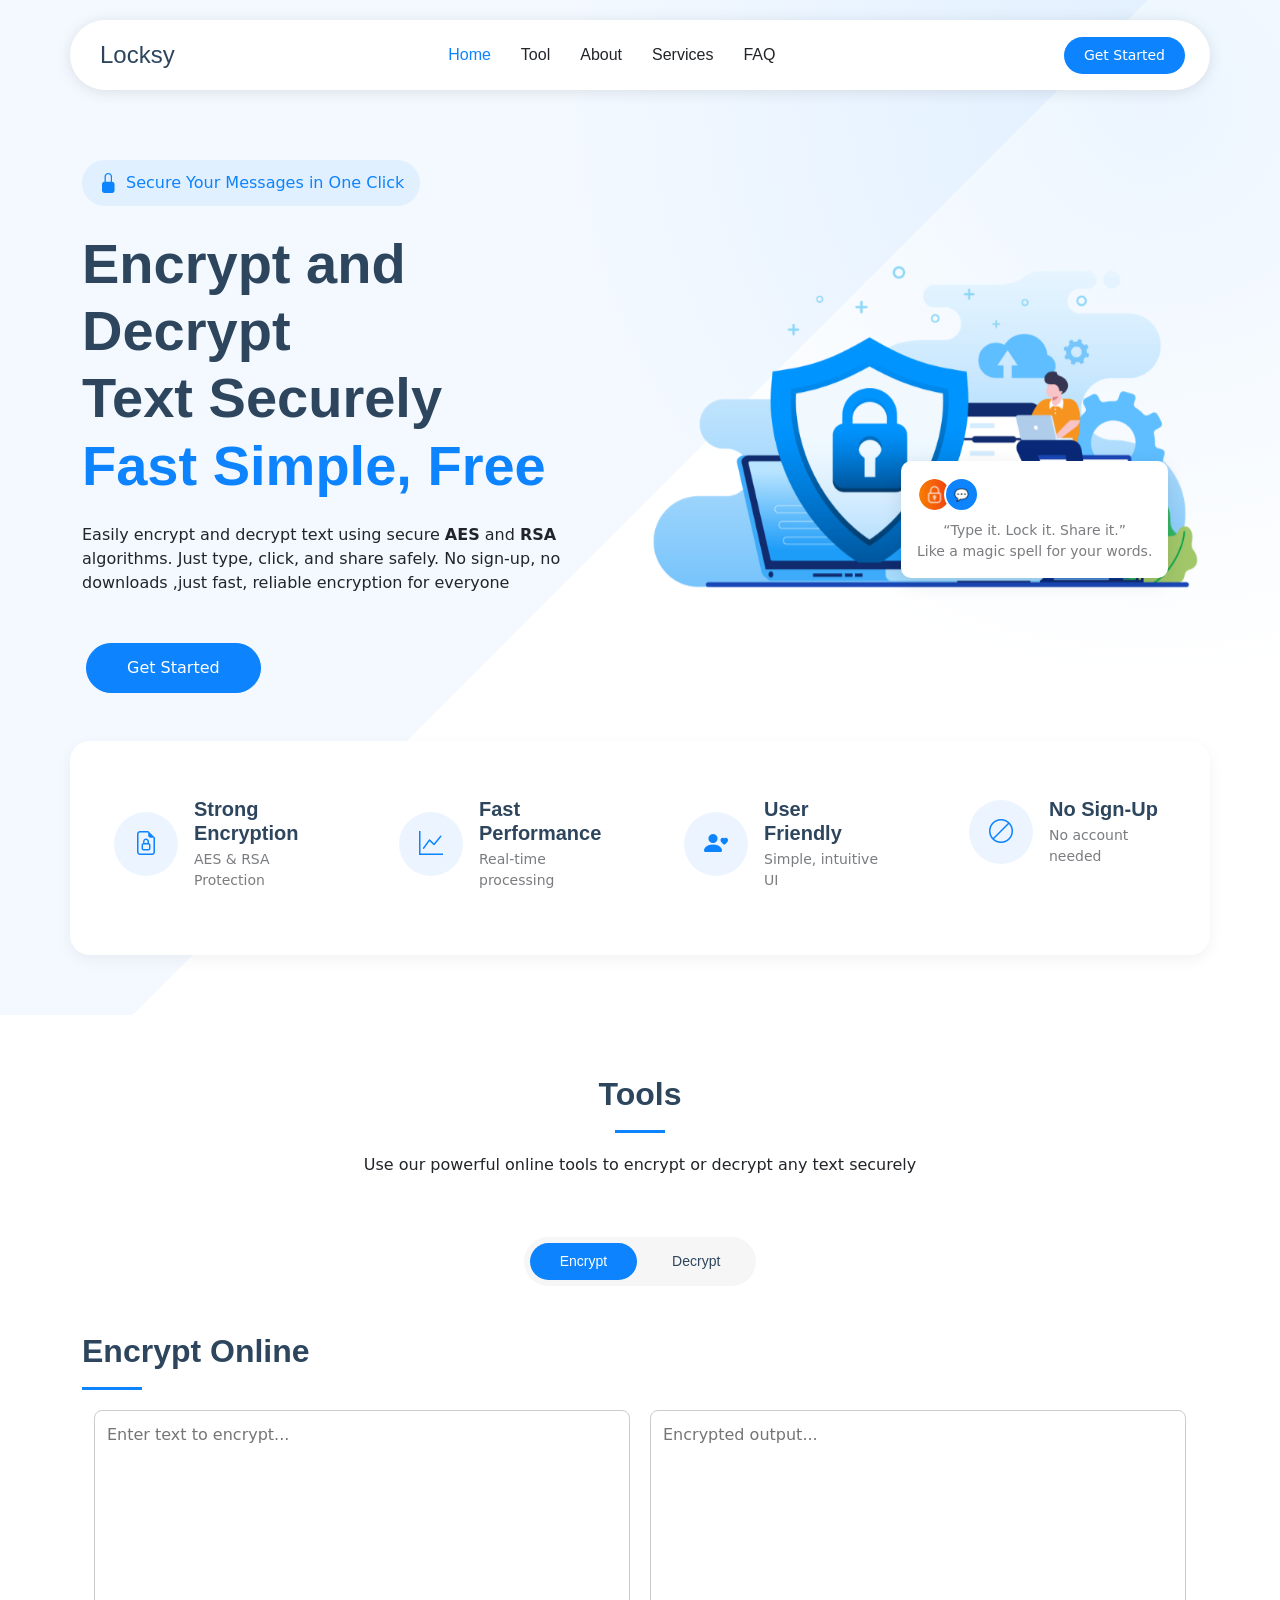
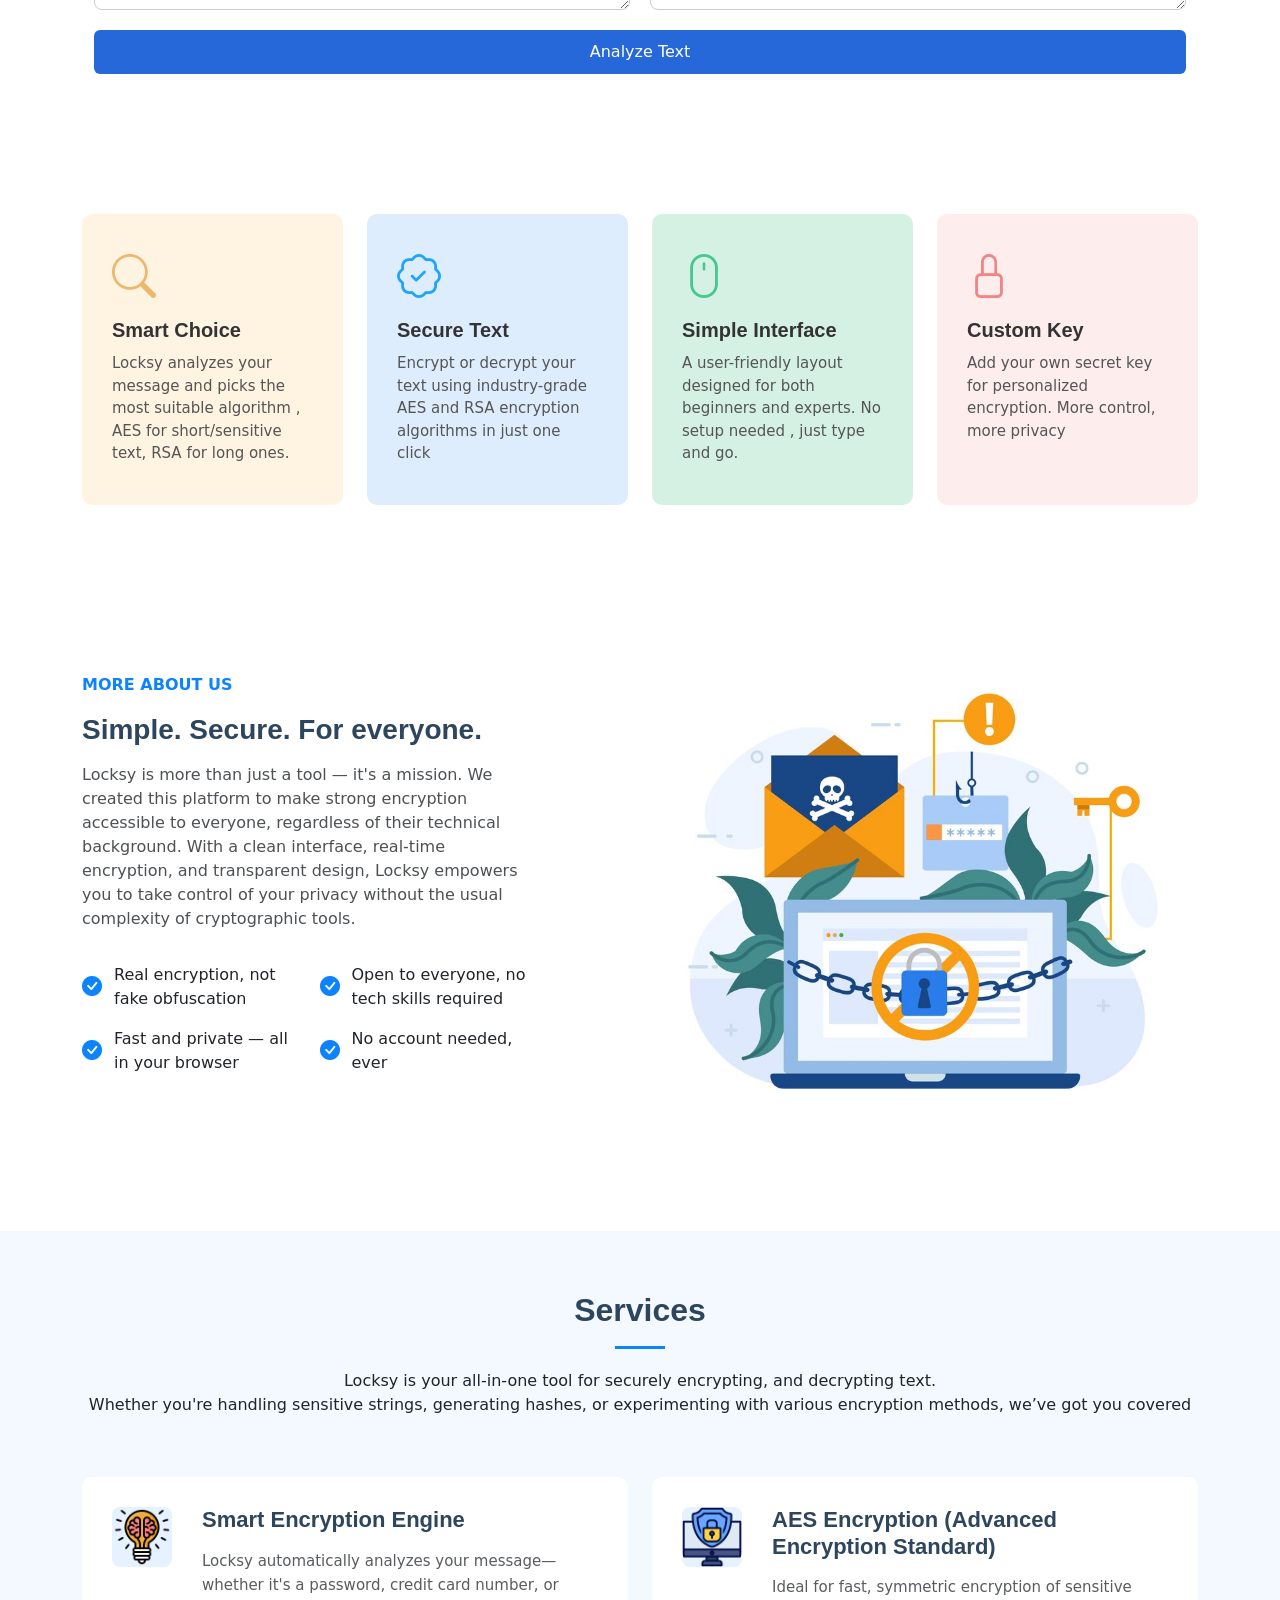
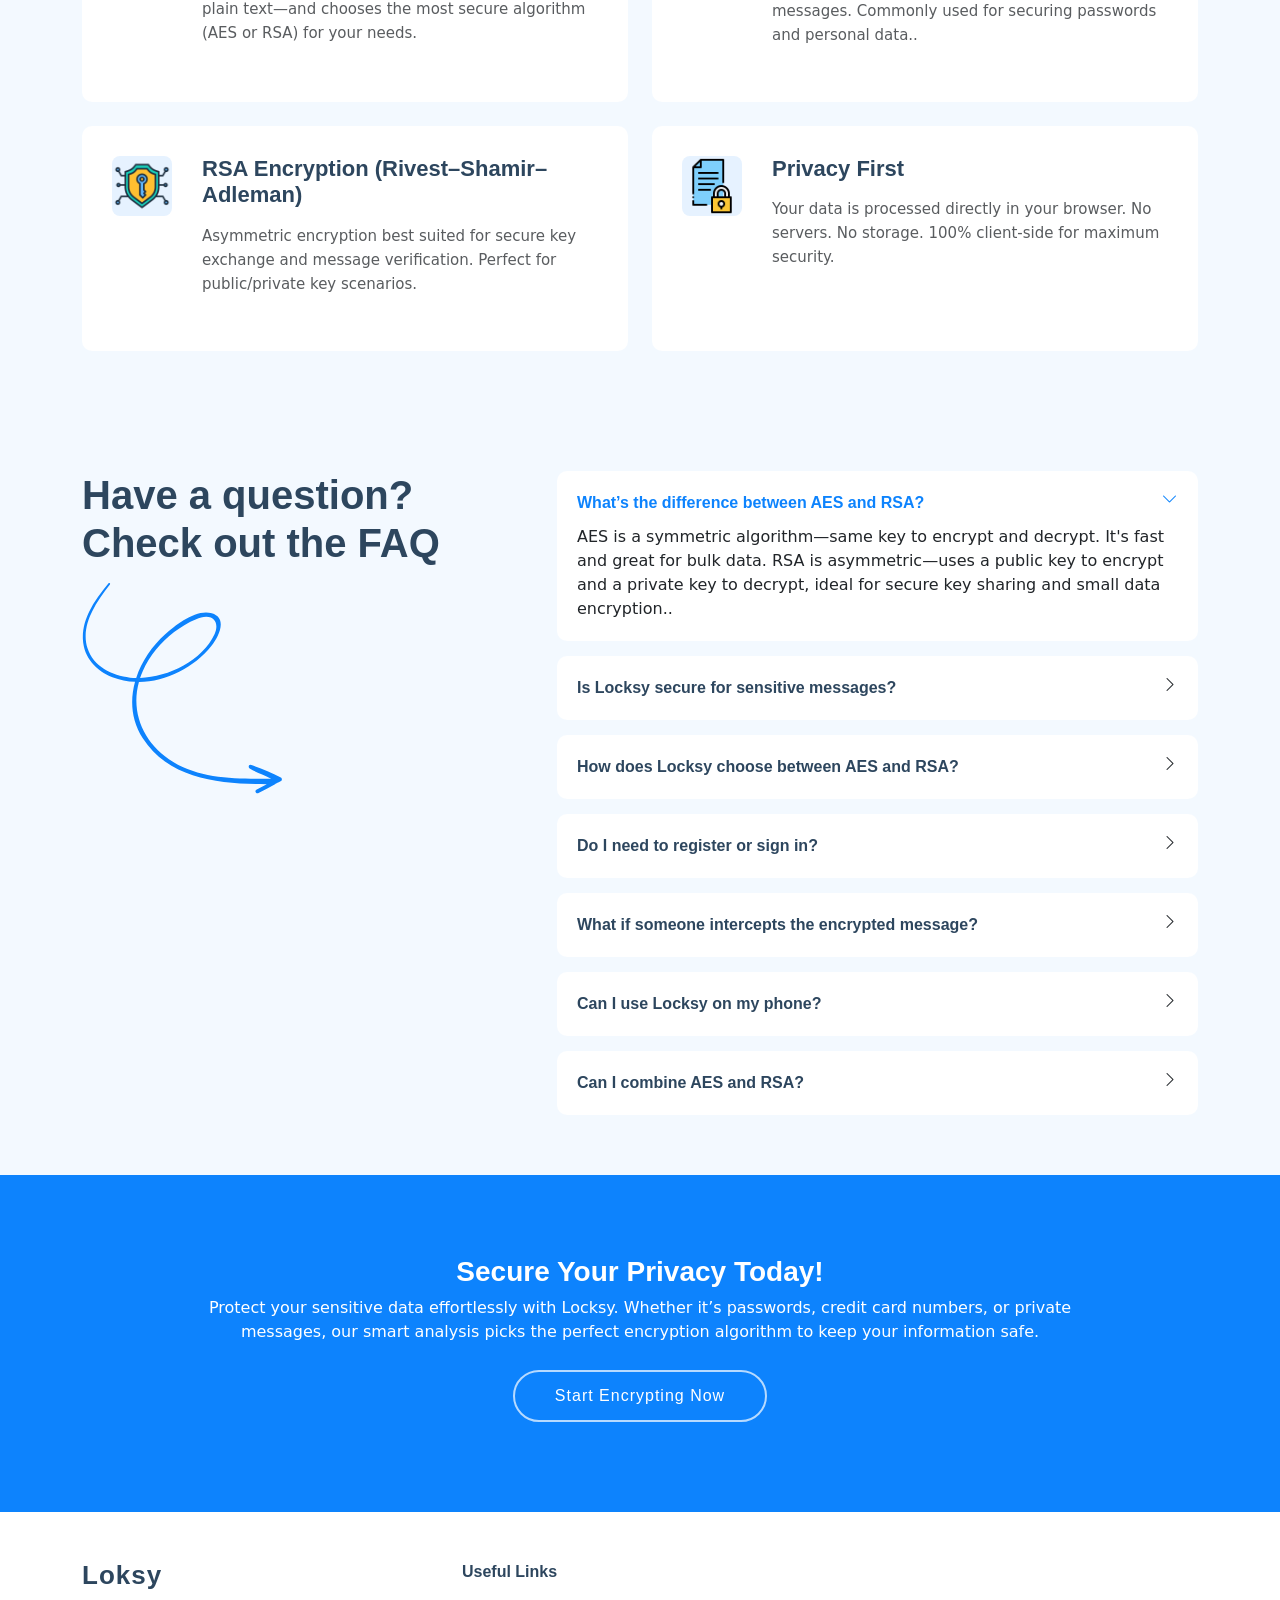
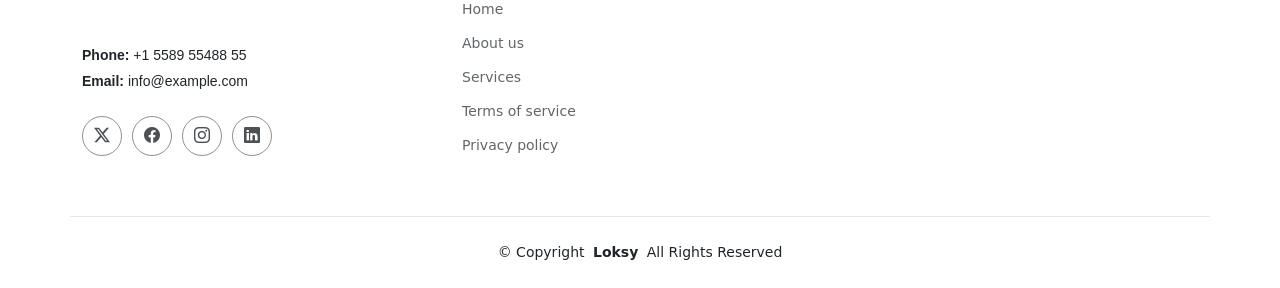
==== index.html @ debd0891 "Initial commit for new independent version" ====
<!DOCTYPE html>
<html lang="en">

<head>
  <meta charset="utf-8">
  <meta content="width=device-width, initial-scale=1.0" name="viewport">
  <title>Lokcsy</title>
  <meta name="description" content="">
  <meta name="keywords" content="">

  <!-- Favicons -->
  <link href="assets/img/LOCKS2.png" rel="icon">
  <link href="assets/img/LOCKS2.png" rel="apple-touch-icon">

  <!-- Fonts -->
  
  <link href="https://fonts.gstatic.com" rel="preconnect" crossorigin>

  <!-- Vendor CSS Files -->
  <link href="assets/vendor/bootstrap/css/bootstrap.min.css" rel="stylesheet">
  <link href="assets/vendor/bootstrap-icons/bootstrap-icons.css" rel="stylesheet">
  <link href="assets/vendor/aos/aos.css" rel="stylesheet">
  <link href="assets/vendor/glightbox/css/glightbox.min.css" rel="stylesheet">
  <link href="assets/vendor/swiper/swiper-bundle.min.css" rel="stylesheet">

  <!-- Main CSS File -->
  <link href="assets/css/main.css" rel="stylesheet">


</head>

<body class="index-page">

  <header id="header" class="header d-flex align-items-center fixed-top">
    <div class="header-container container-fluid container-xl position-relative d-flex align-items-center justify-content-between">

      <a href="index.html" class="logo d-flex align-items-center me-auto me-xl-0">
        
        <h1 class="sitename">Locksy</h1>
      </a>

      <nav id="navmenu" class="navmenu">
        <ul>
          <li><a href="#hero" class="active">Home</a></li>
          <li><a href="#features">Tool</a></li>
          <li><a href="#about">About</a></li>
          
          <li><a href="#services">Services</a></li>
         
          <li><a href="#faq">FAQ</a></li>
      
        </ul>
        <i class="mobile-nav-toggle d-xl-none bi bi-list"></i>
      </nav>

      <a class="btn-getstarted" href="index.html#about">Get Started</a>

    </div>
  </header>

  <main class="main">

    <!-- Hero Section -->
    <section id="hero" class="hero section">

      <div class="container" data-aos="fade-up" data-aos-delay="100">

        <div class="row align-items-center">
          <div class="col-lg-6">
            <div class="hero-content" data-aos="fade-up" data-aos-delay="200">
              <div class="company-badge mb-4">
                <i class="bi bi-lock-fill me-2"></i>
                 Secure Your Messages in One Click
              </div>

              <h1 class="mb-4">
                Encrypt and Decrypt <br>
               Text Securely<br>
                <span class="accent-text"> Fast Simple, Free</span>
              </h1>

              <p class="mb-4 mb-md-5">
                Easily encrypt and decrypt text using secure <b>AES</b> and <b>RSA</b> algorithms.
                 Just type, click, and share safely.
                 No sign-up, no downloads ,just fast, reliable encryption for everyone
              </p>

              <div class="hero-buttons">
                <a href="#about" class="btn btn-primary me-0 me-sm-2 mx-1">Get Started</a>
               
              </div>
            </div>
          </div>

          <div class="col-lg-6">
            <div class="hero-image" data-aos="zoom-out" data-aos-delay="300">
              <img src="assets/img/bg2.png" alt="Hero Image" class="img-fluid">

              <div class="customers-badge">
                <div class="customer-avatars">
                  <img src="assets/img/lock.png" alt="Customer 1" class="avatar">
                
                  <span class="avatar more">💬</span>
                </div>
                <p class="mb-0 mt-2">“Type it. Lock it. Share it.”
                  <br>Like a magic spell for your words.

</p>
              </div>
            </div>
          </div>
        </div>

        <div class="row stats-row gy-4 mt-5" data-aos="fade-up" data-aos-delay="500">
          <div class="col-lg-3 col-md-6">
            <div class="stat-item">
              <div class="stat-icon">
               <i class="bi bi-file-earmark-lock"></i>
              </div>
              <div class="stat-content">
                <h4>Strong Encryption</h4>
                <p class="mb-0">AES & RSA Protection</p>
              </div>
            </div>
          </div>
          <div class="col-lg-3 col-md-6">
            <div class="stat-item">
              <div class="stat-icon">
                  <i class="bi bi-graph-up"></i>
              </div>
              <div class="stat-content">
                <h4>Fast Performance</h4>
                <p class="mb-0">Real-time processing</p>
              </div>
            </div>
          </div>
          <div class="col-lg-3 col-md-6">
            <div class="stat-item">
              <div class="stat-icon">
                <i class="bi bi-person-heart"></i>
              </div>
              <div class="stat-content">
                <h4>User Friendly</h4>
                <p class="mb-0">Simple, intuitive UI</p>
              </div>
            </div>
          </div>
          <div class="col-lg-3 col-md-6">
            <div class="stat-item">
              <div class="stat-icon">
                <i class="bi bi-ban"></i>
              </div>
              <div class="stat-content">
                <h4>No Sign-Up</h4>
                <p class="mb-0">No account needed</p>
              </div>
            </div>
          </div>
        </div>

      </div>

    </section><!-- /Hero Section -->
 <!-- Features Section -->
    <section id="features" class="features section">

      <!-- Section Title -->
      <div class="container section-title" data-aos="fade-up">
        <h2>Tools</h2>
        <p>Use our powerful online tools to encrypt or decrypt any text securely </p>
      </div><!-- End Section Title -->

      <div class="container">

        <div class="d-flex justify-content-center">

          <ul class="nav nav-tabs" data-aos="fade-up" data-aos-delay="100">

            <li class="nav-item">
              <a class="nav-link active show" data-bs-toggle="tab" data-bs-target="#features-tab-1">
                <h4>Encrypt</h4>
              </a>
            </li><!-- End tab nav item -->

            <li class="nav-item">
              <a class="nav-link" data-bs-toggle="tab" data-bs-target="#features-tab-2">
                <h4>Decrypt</h4>
              </a><!-- End tab nav item -->

            </li>
           
          </ul>

        </div>

        <div class="tab-content" data-aos="fade-up" data-aos-delay="200">
  <!-- ENCRYPTION -->
<div class="tab-pane fade active show" id="features-tab-1">
  <div class="encrypt-section">
    <div class="row">
      <div class="col-12 mt-3 d-flex flex-column justify-content-center encrypt-section">
        <h3>Encrypt Online</h3>
        <div class="container">
          <div class="text-area-wrapper">
            <textarea placeholder="Enter text to encrypt..." id="encryptInputText"></textarea>
            <textarea placeholder="Encrypted output..." id="encryptOutputText" readonly></textarea>
          </div>

          <div class="analyze-section">
            <button onclick="analyzeText('encrypt')">Analyze Text</button>
          </div>

          <div id="encryptionDetails" class="mt-4 d-none">
            <div id="analysisResult" class="mb-3">
              <p><strong>Sensitivity Score :</strong> <span id="scoreValue"></span></p>
              <p><strong>Recommended Method :</strong> <span id="methodValue"></span></p>
            </div>

            <!-- Case pour utiliser une clé perso (visible pour AES et RSA) -->
            <div class="custom-key-section mb-3">
              <label class="checkbox-label">
                <input type="checkbox" id="encryptUseCustomKey" onchange="toggleKeyInput('encrypt')" />
                Encrypt with a custom secret key
              </label>
              <input type="text" id="encryptSecretKey" placeholder="Enter secret key" disabled />
            </div>

            <!-- Zone chiffrement RSA -->
            <div id="rsaEncryptionOptions" class="mt-3 d-none">
              <button id="generateRsaKeysBtn" type="button" class="btn btn-secondary">Generate RSA Keys</button>
              <pre id="rsaPublicKeyDisplay" class="rsa-public-key-box">RSA public key will appear here...</pre>
            </div>

            <div class="algorithm-select mb-3">
              <label for="encryptAlgorithm">Choose encryption algorithm :</label>
              <select id="encryptAlgorithm">
                <option value="auto">Auto-detect (recommended)</option>
                <option value="AES">AES</option>
                <option value="RSA">RSA</option>
              </select>
            </div>

            <button class="encrypt-btn btn btn-primary w-100">Encrypt</button>
          </div>
        </div>
      </div>
    </div>
  </div>
</div>






<!-- DECRYPTION -->
<div class="tab-pane fade" id="features-tab-2">
  <div class="decryption-section">
    <div class="row">
      <div class="col-12 mt-3 d-flex flex-column justify-content-center">
        <h3>Decrypt Online</h3>
        <div class="container">
          
          <div class="text-area-wrapper">
            <textarea placeholder="Enter text to decrypt..." id="decryptInputText"></textarea>
            <textarea placeholder="Decrypted output..." id="decryptOutputText" readonly></textarea>
          </div>
          
          <div class="algorithm-select mb-3 mt-3">
            <label for="decryptAlgorithm">Choose decryption algorithm:</label>
            <select id="decryptAlgorithm">
              <option value="AES">AES</option>
              <option value="RSA">RSA</option>
            </select>
          </div>

          <div class="custom-key-section mb-3">
  <label class="checkbox-label">
    <input type="checkbox" id="decryptUseCustomKey" onchange="toggleKeyInput('decrypt')" />
    Decrypt with a custom secret key
  </label>
  <div id="decryptKeyContainer">
    <input type="text" id="decryptSecretKey" placeholder="Enter secret key" disabled />
  </div>
</div>


          <button class="decrypt-btn btn btn-primary w-100">Decrypt</button>

        </div>
      </div>
    </div>
  </div>
</div>

   <style>

 .encrypt-section .container {
    max-width: 1200px;
    margin: auto;
  }

  .encrypt-section h1 {
    text-align: center;
    font-size: 32px;
    margin-bottom: 30px;
  }

  .encrypt-section .text-area-wrapper {
    display: flex;
    gap: 20px;
    margin-bottom: 20px;
  }

  .encrypt-section textarea {
    width: 100%;
    min-height: 200px;
    padding: 12px;
    border-radius: 8px;
    border: 1px solid #ccc;
    resize: vertical;
    font-size: 16px;
  }

  .encrypt-section .section {
    margin-bottom: 20px;
  }

  .encrypt-section button,
  .encrypt-section select,
  .encrypt-section input[type="text"] {
    font-size: 16px;
    padding: 10px 16px;
    border-radius: 6px;
    border: 1px solid #ccc;
  }

  .encrypt-section button {
    background-color: #2668d9;
    color: white;
    border: none;
    cursor: pointer;
    transition: background-color 0.3s;
  }

  .encrypt-section button:hover {
    background-color: #61d0ff;
  }

  .encrypt-section .analyze-section,
  .encrypt-section .custom-key-section,
  .encrypt-section .algorithm-select {
    display: flex;
    flex-direction: column;
    gap: 10px;
    margin-bottom: 20px;
  }

  .encrypt-section .custom-key-section input[type="checkbox"] {
    width: 18px;
    height: 18px;
  }

  .encrypt-section .checkbox-label {
    display: flex;
    align-items: center;
    gap: 8px;
  }

  .encrypt-section .encrypt-btn {
    width: 100%;
    padding: 14px;
    font-weight: bold;
    font-size: 18px;
    background-color: #2668d9;
  }

  .encrypt-section input:disabled {
    background-color: #eee;
    cursor: not-allowed;
  }

  .encrypt-section .algorithm-select select {
    width: 200px;
  }


  .decryption-section .container {
    max-width: 1200px;
    margin: auto;
  }

  .decryption-section h1 {
    text-align: center;
    font-size: 32px;
    margin-bottom: 30px;
  }

  .decryption-section .text-area-wrapper {
    display: flex;
    gap: 20px;
    margin-bottom: 20px;
  }

  .decryption-section textarea {
    width: 100%;
    min-height: 200px;
    padding: 12px;
    border-radius: 8px;
    border: 1px solid #ccc;
    resize: vertical;
    font-size: 16px;
  }

  .decryption-section .section {
    margin-bottom: 20px;
  }

  .decryption-section button,
  .decryption-section select,
  .decryption-section input[type="text"] {
    font-size: 16px;
    padding: 10px 16px;
    border-radius: 6px;
    border: 1px solid #ccc;
  }

  .decryption-section button {
    background-color: #2668d9;
    color: white;
    border: none;
    cursor: pointer;
    transition: background-color 0.3s;
  }

  .decryption-section button:hover {
    background-color: #61d0ff;
  }

  .decryption-section .analyze-section,
  .decryption-section .custom-key-section,
  .decryption-section .algorithm-select {
    display: flex;
    flex-direction: column;
    gap: 10px;
    margin-bottom: 20px;
  }

  .decryption-section .custom-key-section input[type="checkbox"] {
    width: 18px;
    height: 18px;
  }

  .decryption-section .checkbox-label {
    display: flex;
    align-items: center;
    gap: 8px;
  }

  .decryption-section .decrypt-btn {
    width: 100%;
    padding: 14px;
    font-weight: bold;
    font-size: 18px;
    background-color: #2668d9;
  }

  .decryption-section input:disabled {
    background-color: #eee;
    cursor: not-allowed;
  }

  .decryption-section .algorithm-select select {
    width: 200px;
  }
</style>
</div>
<script>
  function toggleKeyInput(type) {
    const checkbox = document.getElementById(type + "UseCustomKey");
    const input = document.getElementById(type + "SecretKey");
    input.disabled = !checkbox.checked;
  }

  function analyzeText(type) {
    const text = document.getElementById(type + "InputText").value;
    const algorithm = document.getElementById(type + "Algorithm");

    if (text.includes("password") || text.match(/\d{16}/)) {
      algorithm.value = "AES";
      alert("Suggested: AES (sensitive data detected)");
    } else if (text.length > 100) {
      algorithm.value = "RSA";
      alert("Suggested: RSA (long message detected)");
    } else {
      algorithm.value = "AES";
      alert("Suggested: AES (default fallback)");
    }
  }
</script>

            </div>
          </div><!-- End tab content item -->

         <!-- End tab content item -->

        </div>

      </div>

    </section><!-- /Features Section -->

    <!-- Features Cards Section -->
    <section id="features-cards" class="features-cards section">

      <div class="container">

        <div class="row gy-4">

          <div class="col-xl-3 col-md-6" data-aos="zoom-in" data-aos-delay="100">
            <div class="feature-box orange">
              <i class="bi bi-search"></i>
              <h4>Smart Choice</h4>
              <p>Locksy analyzes your message and picks the most suitable algorithm , AES for short/sensitive text, RSA for long ones.</p>
            </div>
          </div><!-- End Feature Borx-->

          <div class="col-xl-3 col-md-6" data-aos="zoom-in" data-aos-delay="200">
            <div class="feature-box blue">
              <i class="bi bi-patch-check"></i>
              <h4> Secure Text</h4>
              <p>Encrypt or decrypt your text using industry-grade AES and RSA encryption algorithms in just one click</p>
            </div>
          </div><!-- End Feature Borx-->

          <div class="col-xl-3 col-md-6" data-aos="zoom-in" data-aos-delay="300">
            <div class="feature-box green">
              <i class="bi bi-mouse"></i>
              <h4>Simple Interface</h4>
              <p>A user-friendly layout designed for both beginners and experts. No setup needed , just type and go.</p>
            </div>
          </div><!-- End Feature Borx-->

          <div class="col-xl-3 col-md-6" data-aos="zoom-in" data-aos-delay="400">
            <div class="feature-box red">
              <i class="bi bi-lock"></i>
              <h4>Custom Key</h4>
              <p> Add your own secret key for personalized encryption. More control, more privacy</p>
            </div>
          </div><!-- End Feature Borx-->

        </div>

      </div>

    </section><!-- /Features Cards Section -->


    <!-- About Section -->
    <section id="about" class="about section">

      <div class="container" data-aos="fade-up" data-aos-delay="100">

        <div class="row gy-4 align-items-center justify-content-between">

          <div class="col-xl-5" data-aos="fade-up" data-aos-delay="200">
            <span class="about-meta">MORE ABOUT US</span>
            <h2 class="about-title">Simple. Secure. For everyone.</h2>
            <p class="about-description">Locksy is more than just a tool — it's a mission. We created this platform to make strong encryption accessible to everyone, regardless of their technical background. With a clean interface, real-time encryption, and transparent design, Locksy empowers you to take control of your privacy without the usual complexity of cryptographic tools.</p>

            <div class="row feature-list-wrapper">
              <div class="col-md-6">
                <ul class="feature-list">
                  <li><i class="bi bi-check-circle-fill"></i>  Real encryption, not fake obfuscation</li>
                  <li><i class="bi bi-check-circle-fill"></i> Fast and private — all in your browser</li>
                 
                </ul>
              </div>
              <div class="col-md-6">
                <ul class="feature-list">
                  <li><i class="bi bi-check-circle-fill"></i> Open to everyone, no tech skills required</li>
                  <li><i class="bi bi-check-circle-fill"></i>No account needed, ever</li>
                
                </ul>
              </div>
            </div>

            
          </div>

          <div class="col-xl-6" data-aos="fade-up" data-aos-delay="300">
            <div class="image-wrapper">
              <div class="images position-relative" data-aos="zoom-out" data-aos-delay="400">
                <img src="assets/img/1 (3).jpg" alt="Business Meeting" class="img-fluid main-image rounded-4">
              </div>
             
            </div>
          </div>
        </div>

      </div>

    </section><!-- /About Section -->

   
   
 


  

    <!-- Services Section -->
    <section id="services" class="services section light-background">

      <!-- Section Title -->
      <div class="container section-title" data-aos="fade-up">
        <h2>Services</h2>
        <p>Locksy is your all-in-one tool for securely  encrypting, and decrypting text. 
          <br>Whether you're handling sensitive strings, generating hashes, or experimenting with various encryption methods, we’ve got you covered</p>
      </div><!-- End Section Title -->

      <div class="container" data-aos="fade-up" data-aos-delay="100">

        <div class="row g-4">

          <div class="col-lg-6" data-aos="fade-up" data-aos-delay="100">
            <div class="service-card d-flex">
              <div class="icon flex-shrink-0">
              <img src="assets/img/lampe.png"  class="img-fluid small-image rounded-4">

              </div>
              <div>
                <h3>Smart Encryption Engine</h3>
                <p>Locksy automatically analyzes your message—whether it's a password, credit card number, or plain text—and chooses the most secure algorithm (AES or RSA) for your needs.</p>
             
              </div>
            </div>
          </div><!-- End Service Card -->

          <div class="col-lg-6" data-aos="fade-up" data-aos-delay="200">
            <div class="service-card d-flex">
              <div class="icon flex-shrink-0">
                   <img src="assets/img/ordinateur-securise.png"  class="img-fluid small-image rounded-4">

              </div>
              <div>
                <h3>AES Encryption (Advanced Encryption Standard)</h3>
                <p>Ideal for fast, symmetric encryption of sensitive messages. Commonly used for securing passwords and personal data..</p>
         
              </div>
            </div>
          </div><!-- End Service Card -->

          <div class="col-lg-6" data-aos="fade-up" data-aos-delay="300">
            <div class="service-card d-flex">
              <div class="icon flex-shrink-0">
                            <img src="assets/img/cryptage.png"  class="img-fluid small-image rounded-4">

              </div>
              <div>
                <h3>RSA Encryption (Rivest–Shamir–Adleman)</h3>
                <p>Asymmetric encryption best suited for secure key exchange and message verification. Perfect for public/private key scenarios.</p>
              </div>
            </div>
          </div><!-- End Service Card -->

          <div class="col-lg-6" data-aos="fade-up" data-aos-delay="400">
            <div class="service-card d-flex">
              <div class="icon flex-shrink-0">
                          <img src="assets/img/privacy-policy.png"  class="img-fluid small-image rounded-4">

              </div>
              <div>
                <h3>Privacy First</h3>
                <p>Your data is processed directly in your browser. No servers. No storage. 100% client-side for maximum security.</p>
              </div>
            </div>
          </div><!-- End Service Card -->

        </div>

      </div>

    </section><!-- /Services Section -->

    <!-- Pricing Section -->
 

    <!-- Faq Section -->
    <section class="faq-9 faq section light-background" id="faq">

      <div class="container">
        <div class="row">

          <div class="col-lg-5" data-aos="fade-up">
            <h2 class="faq-title">Have a question? Check out the FAQ</h2>
            <div class="faq-arrow d-none d-lg-block" data-aos="fade-up" data-aos-delay="200">
              <svg class="faq-arrow" width="200" height="211" viewBox="0 0 200 211" fill="none" xmlns="http://www.w3.org/2000/svg">
                <path d="M198.804 194.488C189.279 189.596 179.529 185.52 169.407 182.07L169.384 182.049C169.227 181.994 169.07 181.939 168.912 181.884C166.669 181.139 165.906 184.546 167.669 185.615C174.053 189.473 182.761 191.837 189.146 195.695C156.603 195.912 119.781 196.591 91.266 179.049C62.5221 161.368 48.1094 130.695 56.934 98.891C84.5539 98.7247 112.556 84.0176 129.508 62.667C136.396 53.9724 146.193 35.1448 129.773 30.2717C114.292 25.6624 93.7109 41.8875 83.1971 51.3147C70.1109 63.039 59.63 78.433 54.2039 95.0087C52.1221 94.9842 50.0776 94.8683 48.0703 94.6608C30.1803 92.8027 11.2197 83.6338 5.44902 65.1074C-1.88449 41.5699 14.4994 19.0183 27.9202 1.56641C28.6411 0.625793 27.2862 -0.561638 26.5419 0.358501C13.4588 16.4098 -0.221091 34.5242 0.896608 56.5659C1.8218 74.6941 14.221 87.9401 30.4121 94.2058C37.7076 97.0203 45.3454 98.5003 53.0334 98.8449C47.8679 117.532 49.2961 137.487 60.7729 155.283C87.7615 197.081 139.616 201.147 184.786 201.155L174.332 206.827C172.119 208.033 174.345 211.287 176.537 210.105C182.06 207.125 187.582 204.122 193.084 201.144C193.346 201.147 195.161 199.887 195.423 199.868C197.08 198.548 193.084 201.144 195.528 199.81C196.688 199.192 197.846 198.552 199.006 197.935C200.397 197.167 200.007 195.087 198.804 194.488ZM60.8213 88.0427C67.6894 72.648 78.8538 59.1566 92.1207 49.0388C98.8475 43.9065 106.334 39.2953 114.188 36.1439C117.295 34.8947 120.798 33.6609 124.168 33.635C134.365 33.5511 136.354 42.9911 132.638 51.031C120.47 77.4222 86.8639 93.9837 58.0983 94.9666C58.8971 92.6666 59.783 90.3603 60.8213 88.0427Z" fill="currentColor"></path>
              </svg>
            </div>
          </div>

          <div class="col-lg-7" data-aos="fade-up" data-aos-delay="300">
            <div class="faq-container">

              <div class="faq-item faq-active">
                <h3>What’s the difference between AES and RSA?</h3>
                <div class="faq-content">
                  <p>AES is a symmetric algorithm—same key to encrypt and decrypt. It's fast and great for bulk data. RSA is asymmetric—uses a public key to encrypt and a private key to decrypt, ideal for secure key sharing and small data encryption..</p>
                </div>
                <i class="faq-toggle bi bi-chevron-right"></i>
              </div><!-- End Faq item-->
    <div class="faq-item">
                <h3>Is Locksy secure for sensitive messages?</h3>
                <div class="faq-content">
                  <p>Yes. We use industry-standard AES-256 and RSA-2048 encryption, trusted by banks, governments, and cybersecurity professionals worldwide.</p>
                </div>
                <i class="faq-toggle bi bi-chevron-right"></i>
              </div><!-- End Faq item-->
              <div class="faq-item">
                <h3>How does Locksy choose between AES and RSA?</h3>
                <div class="faq-content">
                  <p>Locksy analyzes your message type. For quick, private data (like passwords), it uses AES. For sharing messages securely across networks (like public communications), RSA is recommended..</p>
                </div>
                <i class="faq-toggle bi bi-chevron-right"></i>
              </div><!-- End Faq item-->

              <div class="faq-item">
                <h3>Do I need to register or sign in?</h3>
                <div class="faq-content">
                  <p>No. Locksy is 100% anonymous. No accounts, no tracking, no stored data.</p>
                </div>
                <i class="faq-toggle bi bi-chevron-right"></i>
              </div><!-- End Faq item-->

              <div class="faq-item">
                <h3>What if someone intercepts the encrypted message?</h3>
                <div class="faq-content">
                  <p>Without the correct key (AES) or private key (RSA), the encrypted message is unreadable—even with powerful computers..</p>
                </div>
                <i class="faq-toggle bi bi-chevron-right"></i>
              </div><!-- End Faq item-->

              <div class="faq-item">
                <h3>Can I use Locksy on my phone?</h3>
                <div class="faq-content">
                  <p>Absolutely. Locksy is fully responsive and works on desktop, tablet, and mobile.</p>
                </div>
                <i class="faq-toggle bi bi-chevron-right"></i>
              </div><!-- End Faq item-->

              <div class="faq-item">
                <h3>Can I combine AES and RSA?</h3>
                <div class="faq-content">
                  <p>Yes. You can encrypt your message with AES, then use RSA to encrypt the AES key. This adds an extra layer of protection, commonly used in secure communications..</p>
                </div>
                <i class="faq-toggle bi bi-chevron-right"></i>
              </div><!-- End Faq item-->

            </div>
          </div>

        </div>
      </div>
    </section><!-- /Faq Section -->

    <!-- Call To Action 2 Section -->
    <section id="call-to-action-2" class="call-to-action-2 section dark-background">

      <div class="container">
        <div class="row justify-content-center" data-aos="zoom-in" data-aos-delay="100">
          <div class="col-xl-10">
            <div class="text-center">
              <h3>Secure Your Privacy Today!</h3>
              <p>Protect your sensitive data effortlessly with Locksy. Whether it’s passwords, credit card numbers, or private messages, our smart analysis picks the perfect encryption algorithm to keep your information safe.</p>
              <a class="cta-btn" href="#">Start Encrypting Now </a>
            </div>
          </div>
        </div>
      </div>

    </section><!-- /Call To Action 2 Section -->


  </main>

  <footer id="footer" class="footer">

    <div class="container footer-top">
      <div class="row gy-4">
        <div class="col-lg-4 col-md-6 footer-about">
          <a href="index.html" class="logo d-flex align-items-center">
            <span class="sitename">Loksy</span>
          </a>
          <div class="footer-contact pt-3">
           
            <p class="mt-3"><strong>Phone:</strong> <span>+1 5589 55488 55</span></p>
            <p><strong>Email:</strong> <span>info@example.com</span></p>
          </div>
          <div class="social-links d-flex mt-4">
            <a href=""><i class="bi bi-twitter-x"></i></a>
            <a href=""><i class="bi bi-facebook"></i></a>
            <a href=""><i class="bi bi-instagram"></i></a>
            <a href=""><i class="bi bi-linkedin"></i></a>
          </div>
        </div>

        <div class="col-lg-2 col-md-3 footer-links">
          <h4>Useful Links</h4>
          <ul>
            <li><a href="#">Home</a></li>
            <li><a href="#">About us</a></li>
            <li><a href="#">Services</a></li>
            <li><a href="#">Terms of service</a></li>
            <li><a href="#">Privacy policy</a></li>
          </ul>
        </div>

        

        


      </div>
    </div>

    <div class="container copyright text-center mt-4">
      <p>© <span>Copyright</span> <strong class="px-1 sitename">Loksy</strong> <span>All Rights Reserved</span></p>
     
    </div>

  </footer>

  <!-- Scroll Top -->
  <a href="#" id="scroll-top" class="scroll-top d-flex align-items-center justify-content-center"><i class="bi bi-arrow-up-short"></i></a>

  <!-- Vendor JS Files -->
  <script src="assets/vendor/bootstrap/js/bootstrap.bundle.min.js"></script>
  <script src="assets/vendor/php-email-form/validate.js"></script>
  <script src="assets/vendor/aos/aos.js"></script>
  <script src="assets/vendor/glightbox/js/glightbox.min.js"></script>
  <script src="assets/vendor/swiper/swiper-bundle.min.js"></script>
  <script src="assets/vendor/purecounter/purecounter_vanilla.js"></script>

  <!-- Main JS File -->
  <script src="assets/js/main.js"></script>
</body>

</html>
---- assets/css/main.css ----
/* Fonts */
:root {
  --default-font: "Roboto",  system-ui, -apple-system, "Segoe UI", Roboto, "Helvetica Neue", Arial, "Noto Sans", "Liberation Sans", sans-serif, "Apple Color Emoji", "Segoe UI Emoji", "Segoe UI Symbol", "Noto Color Emoji";
  --heading-font: "Nunito",  sans-serif;
  --nav-font: "Inter",  sans-serif;
}

/* Global Colors - The following color variables are used throughout the website. Updating them here will change the color scheme of the entire website */
:root { 
  --background-color: #ffffff; /* Background color for the entire website, including individual sections */
  --default-color: #212529; /* Default color used for the majority of the text content across the entire website */
  --heading-color: #2d465e; /* Color for headings, subheadings and title throughout the website */
  --accent-color: #0d83fd; /* Accent color that represents your brand on the website. It's used for buttons, links, and other elements that need to stand out */
  --surface-color: #ffffff; /* The surface color is used as a background of boxed elements within sections, such as cards, icon boxes, or other elements that require a visual separation from the global background. */
  --contrast-color: #ffffff; /* Contrast color for text, ensuring readability against backgrounds of accent, heading, or default colors. */
}

/* Nav Menu Colors - The following color variables are used specifically for the navigation menu. They are separate from the global colors to allow for more customization options */
:root {
  --nav-color: #212529;  /* The default color of the main navmenu links */
  --nav-hover-color: #0d83fd; /* Applied to main navmenu links when they are hovered over or active */
  --nav-mobile-background-color: #ffffff; /* Used as the background color for mobile navigation menu */
  --nav-dropdown-background-color: #ffffff; /* Used as the background color for dropdown items that appear when hovering over primary navigation items */
  --nav-dropdown-color: #212529; /* Used for navigation links of the dropdown items in the navigation menu. */
  --nav-dropdown-hover-color: #0d83fd; /* Similar to --nav-hover-color, this color is applied to dropdown navigation links when they are hovered over. */
}

/* Color Presets - These classes override global colors when applied to any section or element, providing reuse of the sam color scheme. */

.light-background {
  --background-color: #f3f9ff;
  --surface-color: #ffffff;
}

.dark-background {
  --background-color: #0d83fd;
  --default-color: #ffffff;
  --heading-color: #ffffff;
  --surface-color: #409dfd;
  --contrast-color: #ffffff;
}


:root {
  scroll-behavior: smooth;
}

body {
  color: var(--default-color);
  background-color: var(--background-color);
  font-family: var(--default-font);
}

a {
  color: var(--accent-color);
  text-decoration: none;
  transition: 0.3s;
}

a:hover {
  color: color-mix(in srgb, var(--accent-color), transparent 25%);
  text-decoration: none;
}

h1,
h2,
h3,
h4,
h5,
h6 {
  color: var(--heading-color);
  font-family: var(--heading-font);
}


.header {
  --background-color: rgba(255, 255, 255, 0);
  color: var(--default-color);
  background-color: var(--background-color);
  padding: 20px 0;
  transition: all 0.5s;
  z-index: 997;
}

.header .header-container {
  background: var(--surface-color);
  border-radius: 50px;
  padding: 5px 25px;
  box-shadow: 0px 2px 15px rgba(0, 0, 0, 0.1);
}

.scrolled .header .header-container {
  background: color-mix(in srgb, var(--surface-color), transparent 5%);
}

.header .logo {
  line-height: 1;
  padding-left: 5px;
}

.header .logo img {
  max-height: 36px;
  margin-right: 8px;
}

.header .logo h1 {
  font-size: 24px;
  margin: 0;
  font-weight: 500;
  color: var(--heading-color);
}

.header .btn-getstarted,
.header .btn-getstarted:focus {
  color: var(--contrast-color);
  background: var(--accent-color);
  font-size: 14px;
  padding: 8px 20px;
  margin: 0 0 0 30px;
  border-radius: 50px;
  transition: 0.3s;
}

.header .btn-getstarted:hover,
.header .btn-getstarted:focus:hover {
  color: var(--contrast-color);
  background: color-mix(in srgb, var(--accent-color), transparent 15%);
}

@media (max-width: 1200px) {
  .header {
    padding-top: 10px;
  }

  .header .header-container {
    margin-left: 10px;
    margin-right: 10px;
    padding: 10px 5px 10px 15px;
  }

  .header .logo {
    order: 1;
  }

  .header .btn-getstarted {
    order: 2;
    margin: 0 10px 0 0;
    padding: 6px 15px;
  }

  .header .navmenu {
    order: 3;
  }
}


@media (min-width: 1200px) {
  .navmenu {
    padding: 0;
  }

  .navmenu ul {
    margin: 0;
    padding: 0;
    display: flex;
    list-style: none;
    align-items: center;
  }

  .navmenu li {
    position: relative;
  }

  .navmenu a,
  .navmenu a:focus {
    color: var(--nav-color);
    padding: 18px 15px;
    font-size: 16px;
    font-family: var(--nav-font);
    font-weight: 400;
    display: flex;
    align-items: center;
    justify-content: space-between;
    white-space: nowrap;
    transition: 0.3s;
  }

  .navmenu a i,
  .navmenu a:focus i {
    font-size: 12px;
    line-height: 0;
    margin-left: 5px;
    transition: 0.3s;
  }

  .navmenu li:last-child a {
    padding-right: 0;
  }

  .navmenu li:hover>a,
  .navmenu .active,
  .navmenu .active:focus {
    color: var(--nav-hover-color);
  }

  .navmenu .dropdown ul {
    margin: 0;
    padding: 10px 0;
    background: var(--nav-dropdown-background-color);
    display: block;
    position: absolute;
    visibility: hidden;
    left: 14px;
    top: 130%;
    opacity: 0;
    transition: 0.3s;
    border-radius: 4px;
    z-index: 99;
    box-shadow: 0px 0px 30px rgba(0, 0, 0, 0.1);
  }

  .navmenu .dropdown ul li {
    min-width: 200px;
  }

  .navmenu .dropdown ul a {
    padding: 10px 20px;
    font-size: 15px;
    text-transform: none;
    color: var(--nav-dropdown-color);
  }

  .navmenu .dropdown ul a i {
    font-size: 12px;
  }

  .navmenu .dropdown ul a:hover,
  .navmenu .dropdown ul .active:hover,
  .navmenu .dropdown ul li:hover>a {
    color: var(--nav-dropdown-hover-color);
  }

  .navmenu .dropdown:hover>ul {
    opacity: 1;
    top: 100%;
    visibility: visible;
  }

  .navmenu .dropdown .dropdown ul {
    top: 0;
    left: -90%;
    visibility: hidden;
  }

  .navmenu .dropdown .dropdown:hover>ul {
    opacity: 1;
    top: 0;
    left: -100%;
    visibility: visible;
  }
}

/* Navmenu - Mobile */
@media (max-width: 1199px) {
  .mobile-nav-toggle {
    color: var(--nav-color);
    font-size: 28px;
    line-height: 0;
    margin-right: 10px;
    cursor: pointer;
    transition: color 0.3s;
  }

  .navmenu {
    padding: 0;
    z-index: 9997;
  }

  .navmenu ul {
    display: none;
    list-style: none;
    position: absolute;
    inset: 60px 20px 20px 20px;
    padding: 10px 0;
    margin: 0;
    border-radius: 6px;
    background-color: var(--nav-mobile-background-color);
    overflow-y: auto;
    transition: 0.3s;
    z-index: 9998;
    box-shadow: 0px 0px 30px rgba(0, 0, 0, 0.1);
  }

  .navmenu a,
  .navmenu a:focus {
    color: var(--nav-dropdown-color);
    padding: 10px 20px;
    font-family: var(--nav-font);
    font-size: 17px;
    font-weight: 500;
    display: flex;
    align-items: center;
    justify-content: space-between;
    white-space: nowrap;
    transition: 0.3s;
  }

  .navmenu a i,
  .navmenu a:focus i {
    font-size: 12px;
    line-height: 0;
    margin-left: 5px;
    width: 30px;
    height: 30px;
    display: flex;
    align-items: center;
    justify-content: center;
    border-radius: 50%;
    transition: 0.3s;
    background-color: color-mix(in srgb, var(--accent-color), transparent 90%);
  }

  .navmenu a i:hover,
  .navmenu a:focus i:hover {
    background-color: var(--accent-color);
    color: var(--contrast-color);
  }

  .navmenu a:hover,
  .navmenu .active,
  .navmenu .active:focus {
    color: var(--nav-dropdown-hover-color);
  }

  .navmenu .active i,
  .navmenu .active:focus i {
    background-color: var(--accent-color);
    color: var(--contrast-color);
    transform: rotate(180deg);
  }

  .navmenu .dropdown ul {
    position: static;
    display: none;
    z-index: 99;
    padding: 10px 0;
    margin: 10px 20px;
    background-color: var(--nav-dropdown-background-color);
    border: 1px solid color-mix(in srgb, var(--default-color), transparent 90%);
    box-shadow: none;
    transition: all 0.5s ease-in-out;
  }

  .navmenu .dropdown ul ul {
    background-color: rgba(33, 37, 41, 0.1);
  }

  .navmenu .dropdown>.dropdown-active {
    display: block;
    background-color: rgba(33, 37, 41, 0.03);
  }

  .mobile-nav-active {
    overflow: hidden;
  }

  .mobile-nav-active .mobile-nav-toggle {
    color: #fff;
    position: absolute;
    font-size: 32px;
    top: 15px;
    right: 15px;
    margin-right: 0;
    z-index: 9999;
  }

  .mobile-nav-active .navmenu {
    position: fixed;
    overflow: hidden;
    inset: 0;
    background: rgba(33, 37, 41, 0.8);
    transition: 0.3s;
  }

  .mobile-nav-active .navmenu>ul {
    display: block;
  }
}

/*--------------------------------------------------------------
# Global Footer
--------------------------------------------------------------*/
.footer {
  color: var(--default-color);
  background-color: var(--background-color);
  font-size: 14px;
  position: relative;
}

.footer .footer-top {
  padding-top: 50px;
}

.footer .footer-about .logo {
  line-height: 1;
  margin-bottom: 25px;
}

.footer .footer-about .logo img {
  max-height: 40px;
  margin-right: 6px;
}

.footer .footer-about .logo span {
  color: var(--heading-color);
  font-family: var(--heading-font);
  font-size: 26px;
  font-weight: 700;
  letter-spacing: 1px;
}

.footer .footer-about p {
  font-size: 14px;
  font-family: var(--heading-font);
}

.footer .social-links a {
  display: flex;
  align-items: center;
  justify-content: center;
  width: 40px;
  height: 40px;
  border-radius: 50%;
  border: 1px solid color-mix(in srgb, var(--default-color), transparent 50%);
  font-size: 16px;
  color: color-mix(in srgb, var(--default-color), transparent 20%);
  margin-right: 10px;
  transition: 0.3s;
}

.footer .social-links a:hover {
  color: var(--accent-color);
  border-color: var(--accent-color);
}

.footer h4 {
  font-size: 16px;
  font-weight: bold;
  position: relative;
  padding-bottom: 12px;
}

.footer .footer-links {
  margin-bottom: 30px;
}

.footer .footer-links ul {
  list-style: none;
  padding: 0;
  margin: 0;
}

.footer .footer-links ul i {
  padding-right: 2px;
  font-size: 12px;
  line-height: 0;
}

.footer .footer-links ul li {
  padding: 10px 0;
  display: flex;
  align-items: center;
}

.footer .footer-links ul li:first-child {
  padding-top: 0;
}

.footer .footer-links ul a {
  color: color-mix(in srgb, var(--default-color), transparent 30%);
  display: inline-block;
  line-height: 1;
}

.footer .footer-links ul a:hover {
  color: var(--accent-color);
}

.footer .footer-contact p {
  margin-bottom: 5px;
}

.footer .copyright {
  padding: 25px 0;
  border-top: 1px solid color-mix(in srgb, var(--default-color), transparent 90%);
}

.footer .copyright p {
  margin-bottom: 0;
}

.footer .credits {
  margin-top: 8px;
  font-size: 13px;
}

/*--------------------------------------------------------------
# Scroll Top Button
--------------------------------------------------------------*/
.scroll-top {
  position: fixed;
  visibility: hidden;
  opacity: 0;
  right: 15px;
  bottom: -15px;
  z-index: 99999;
  background-color: var(--accent-color);
  width: 44px;
  height: 44px;
  border-radius: 50px;
  transition: all 0.4s;
}

.scroll-top i {
  font-size: 24px;
  color: var(--contrast-color);
  line-height: 0;
}

.scroll-top:hover {
  background-color: color-mix(in srgb, var(--accent-color), transparent 20%);
  color: var(--contrast-color);
}

.scroll-top.active {
  visibility: visible;
  opacity: 1;
  bottom: 15px;
}

/*--------------------------------------------------------------
# Disable aos animation delay on mobile devices
--------------------------------------------------------------*/
@media screen and (max-width: 768px) {
  [data-aos-delay] {
    transition-delay: 0 !important;
  }
}

/*--------------------------------------------------------------
# Global Page Titles & Breadcrumbs
--------------------------------------------------------------*/
.page-title {
  color: var(--default-color);
  background-color: var(--background-color);
  padding: 170px 0 80px 0;
  text-align: center;
  position: relative;
}

.page-title h1 {
  font-size: 42px;
  font-weight: 700;
  margin-bottom: 10px;
}

.page-title .breadcrumbs ol {
  display: flex;
  flex-wrap: wrap;
  list-style: none;
  justify-content: center;
  padding: 0;
  margin: 0;
  font-size: 16px;
  font-weight: 400;
}

.page-title .breadcrumbs ol li+li {
  padding-left: 10px;
}

.page-title .breadcrumbs ol li+li::before {
  content: "/";
  display: inline-block;
  padding-right: 10px;
  color: color-mix(in srgb, var(--default-color), transparent 70%);
}

/*--------------------------------------------------------------
# Global Sections
--------------------------------------------------------------*/
section,
.section {
  color: var(--default-color);
  background-color: var(--background-color);
  padding: 60px 0;
  scroll-margin-top: 90px;
  overflow: clip;
}

@media (max-width: 1199px) {

  section,
  .section {
    scroll-margin-top: 66px;
  }
}

/*--------------------------------------------------------------
# Global Section Titles
--------------------------------------------------------------*/
.section-title {
  text-align: center;
  padding-bottom: 60px;
  position: relative;
}

.section-title h2 {
  font-size: 32px;
  font-weight: 700;
  margin-bottom: 20px;
  padding-bottom: 20px;
  position: relative;
}

.section-title h2:after {
  content: "";
  position: absolute;
  display: block;
  width: 50px;
  height: 3px;
  background: var(--accent-color);
  left: 0;
  right: 0;
  bottom: 0;
  margin: auto;
}

.section-title p {
  margin-bottom: 0;
}

/*--------------------------------------------------------------
# Hero Section
--------------------------------------------------------------*/
.hero {
  position: relative;
  padding-top: 160px;
  background: linear-gradient(135deg, color-mix(in srgb, var(--accent-color), transparent 95%) 50%, color-mix(in srgb, var(--accent-color), transparent 98%) 25%, transparent 50%);
}

.hero::before {
  content: "";
  position: absolute;
  top: 0;
  left: 0;
  width: 100%;
  height: 100%;
  background: radial-gradient(circle at 90% 10%, color-mix(in srgb, var(--accent-color), transparent 92%), transparent 40%);
  pointer-events: none;
}

.hero .hero-content {
  position: relative;
  z-index: 1;
}

.hero .hero-content h1 {
  font-size: 3.5rem;
  font-weight: 700;
  line-height: 1.2;
  margin-bottom: 1.5rem;
}

.hero .hero-content h1 .accent-text {
  color: var(--accent-color);
}

@media (max-width: 992px) {
  .hero .hero-content {
    text-align: center;
    margin-bottom: 3rem;
  }

  .hero .hero-content h1 {
    font-size: 2.5rem;
  }

  .hero .hero-content .hero-buttons {
    justify-content: center;
  }
}

@media (max-width: 575px) {
  .hero .hero-content h1 {
    font-size: 2rem;
  }
}

.hero .company-badge {
  display: inline-flex;
  align-items: center;
  padding: 0.5rem 1rem;
  background-color: color-mix(in srgb, var(--accent-color), transparent 92%);
  border-radius: 50px;
  color: var(--accent-color);
  font-weight: 500;
}

.hero .company-badge i {
  font-size: 1.25rem;
}

.hero .btn-primary {
  background-color: var(--accent-color);
  border-color: var(--accent-color);
  color: var(--contrast-color);
  padding: 0.75rem 2.5rem;
  border-radius: 50px;
  font-weight: 500;
  transition: all 0.3s ease;
}

.hero .btn-primary:hover {
  background-color: color-mix(in srgb, var(--accent-color), black 20%);
  border-color: color-mix(in srgb, var(--accent-color), black 20%);
}

.hero .btn-link {
  color: var(--heading-color);
  text-decoration: none;
  font-weight: 500;
  transition: all 0.3s ease;
}

.hero .btn-link:hover {
  color: var(--accent-color);
}

.hero .btn-link i {
  font-size: 1.5rem;
  vertical-align: middle;
}

.hero .hero-image {
  position: relative;
  text-align: center;
  z-index: 1;
}

.hero .hero-image img {
  max-width: 100%;
  height: auto;
}

.hero .customers-badge {
  position: absolute;
  bottom: 10px;
  right: 30px;
  background-color: var(--surface-color);
  padding: 1rem;
  border-radius: 10px;
  box-shadow: 0 5px 20px rgba(0, 0, 0, 0.1);
  max-width: 300px;
  animation: float-badge 3s ease-in-out infinite;
  will-change: transform;
}

.hero .customers-badge .customer-avatars {
  display: flex;
  align-items: center;
  margin-bottom: 0.5rem;
}

.hero .customers-badge .avatar {
  width: 35px;
  height: 35px;
  border-radius: 50%;
  border: 2px solid var(--surface-color);
  margin-left: -8px;
}

.hero .customers-badge .avatar:first-child {
  margin-left: 0;
}

.hero .customers-badge .avatar.more {
  background-color: var(--accent-color);
  color: var(--contrast-color);
  display: flex;
  align-items: center;
  justify-content: center;
  font-size: 0.75rem;
  font-weight: 600;
}

.hero .customers-badge p {
  font-size: 0.875rem;
  color: color-mix(in srgb, var(--default-color), transparent 40%);
}

@media (max-width: 992px) {
  .hero .customers-badge {
    position: static;
    margin: 1rem auto;
    max-width: 250px;
  }
}

.hero .stats-row {
  position: relative;
  z-index: 1;
  margin-top: 5rem;
  background-color: var(--surface-color);
  border-radius: 20px;
  box-shadow: 0 5px 15px rgba(0, 0, 0, 0.05);
  padding-bottom: 2rem;
}

.hero .stat-item {
  display: flex;
  align-items: center;
  gap: 1rem;
  padding: 2rem;
}

.hero .stat-item .stat-icon {
  flex-shrink: 0;
  width: 64px;
  height: 64px;
  display: flex;
  align-items: center;
  justify-content: center;
  background-color: color-mix(in srgb, var(--accent-color), transparent 92%);
  border-radius: 50px;
  transition: 0.3s;
}

.hero .stat-item .stat-icon i {
  font-size: 1.5rem;
  color: var(--accent-color);
}

.hero .stat-item:hover .stat-icon {
  background-color: var(--accent-color);
}

.hero .stat-item:hover .stat-icon i {
  color: var(--contrast-color);
}

.hero .stat-item .stat-content {
  flex-grow: 1;
}

.hero .stat-item .stat-content h4 {
  font-size: 1.25rem;
  margin-bottom: 0.25rem;
  font-weight: 600;
}

.hero .stat-item .stat-content p {
  font-size: 0.875rem;
  color: color-mix(in srgb, var(--default-color), transparent 40%);
  margin: 0;
}

@media (max-width: 575px) {
  .hero .stat-item {
    padding: 1.5rem;
  }
}

@keyframes float-badge {
  0% {
    transform: translateY(0);
  }

  50% {
    transform: translateY(-10px);
  }

  100% {
    transform: translateY(0);
  }
}

/*--------------------------------------------------------------
# About Section
--------------------------------------------------------------*/
.about .about-meta {
  color: var(--accent-color);
  font-weight: 600;
  margin-bottom: 1rem;
  display: inline-block;
}

.about .about-title {
  font-size: 1.75rem;
  margin-bottom: 1rem;
  line-height: 1.2;
  font-weight: 700;
}

@media (max-width: 992px) {
  .about .about-title {
    font-size: 2rem;
  }
}

.about .about-description {
  margin-bottom: 2rem;
  color: color-mix(in srgb, var(--default-color), transparent 20%);
}

.about .feature-list-wrapper {
  margin-bottom: 2rem;
}

.about .feature-list {
  list-style: none;
  padding: 0;
  margin: 0;
}

.about .feature-list li {
  display: flex;
  align-items: center;
  gap: 0.75rem;
  margin-bottom: 1rem;
  font-size: 1rem;
}

.about .feature-list li i {
  color: var(--accent-color);
  font-size: 1.25rem;
}

.about .profile .profile-image {
  width: 60px;
  height: 60px;
  border-radius: 50%;
  object-fit: cover;
}

.about .profile .profile-name {
  font-size: 1.125rem;
  margin: 0;
}

.about .profile .profile-position {
  color: var(--accent-color);
  margin: 0;
  font-size: 0.875rem;
}


.about .contact-info i {
  color: var(--accent-color);
  font-size: 1.5rem;
}

.about .contact-info .contact-label {
  color: color-mix(in srgb, var(--default-color), transparent 30%);
  font-size: 0.875rem;
  margin: 0;
}

.about .contact-info .contact-number {
  font-weight: 600;
  margin: 0;
}

.about .image-wrapper {
  position: relative;
}

@media (max-width: 992px) {
  .about .image-wrapper {
    padding-left: 0;
    margin-top: 3rem;
    display: flex;
    flex-direction: column;
    gap: 2rem;
  }
}

@media (max-width: 992px) {
  .about .image-wrapper .images {
    display: flex;
    flex-direction: column;
    gap: 1.5rem;
  }
}

@media (max-width: 992px) {
  .about .image-wrapper .main-image {
    margin-left: 0;
  }
}



@media (max-width: 992px) {
  .about .image-wrapper .small-image {
    position: static;
    width: 100%;
    margin: 0 auto;
    border: 0;
  }
}

.about .image-wrapper .experience-badge {
  position: absolute;
  bottom: 5%;
  right: 5%;
  background-color: var(--accent-color);
  color: var(--contrast-color);
  padding: 1.5rem;
  border-radius: 0.5rem;
  text-align: center;
  min-width: 200px;
  animation: experience-float 3s ease-in-out infinite;
}

@media (max-width: 992px) {
  .about .image-wrapper .experience-badge {
    position: static;
    width: fit-content;
    margin: 0 auto;
  }
}

.about .image-wrapper .experience-badge h3 {
  color: var(--contrast-color);
  font-size: 2.5rem;
  margin: 0;
  line-height: 0.5;
}

.about .image-wrapper .experience-badge h3 span {
  font-size: 1rem;
  display: inline-block;
  margin-left: 0.25rem;
}

.about .image-wrapper .experience-badge p {
  margin: 0.5rem 0 0;
  font-size: 0.875rem;
}

@keyframes experience-float {
  0% {
    transform: translateY(0);
  }

  50% {
    transform: translateY(-10px);
  }

  100% {
    transform: translateY(0);
  }
}

/*--------------------------------------------------------------
# Features Section
--------------------------------------------------------------*/
.features .nav-tabs {
  border: 0;
  background-color: color-mix(in srgb, var(--default-color), transparent 96%);
  display: inline-flex;
  align-items: center;
  justify-content: center;
  border-radius: 50px;
  padding: 6px;
  width: auto;
}

.features .nav-item {
  margin: 0;
  padding: 0 5px 0 0;
}

.features .nav-item:last-child {
  padding-right: 0;
}

.features .nav-link {
  background-color: none;
  color: var(--heading-color);
  padding: 10px 30px;
  transition: 0.3s;
  border-radius: 50px;
  display: flex;
  align-items: center;
  justify-content: center;
  cursor: pointer;
  height: 100%;
  border: 0;
  margin: 0;
}

@media (max-width: 468px) {
  .features .nav-link {
    padding: 8px 20px;
  }
}

.features .nav-link i {
  padding-right: 15px;
  font-size: 48px;
}

.features .nav-link h4 {
  font-size: 14px;
  font-weight: 500;
  margin: 0;
}

.features .nav-link:hover {
  border-color: color-mix(in srgb, var(--default-color), transparent 80%);
}

.features .nav-link:hover h4 {
  color: var(--accent-color);
}

.features .nav-link.active {
  background-color: var(--accent-color);
  border-color: var(--accent-color);
}

.features .nav-link.active h4 {
  color: var(--contrast-color);
}

.features .tab-content {
  margin-top: 30px;
}

.features .tab-pane h3 {
  color: var(--heading-color);
  font-weight: 700;
  font-size: 32px;
  position: relative;
  margin-bottom: 20px;
  padding-bottom: 20px;
}

.features .tab-pane h3:after {
  content: "";
  position: absolute;
  display: block;
  width: 60px;
  height: 3px;
  background: var(--accent-color);
  left: 0;
  bottom: 0;
}

.features .tab-pane ul {
  list-style: none;
  padding: 0;
}

.features .tab-pane ul li {
  padding-top: 10px;
}

.features .tab-pane ul i {
  font-size: 20px;
  padding-right: 4px;
  color: var(--accent-color);
}

.features .tab-pane p:last-child {
  margin-bottom: 0;
}

/*--------------------------------------------------------------
# Features Cards Section
--------------------------------------------------------------*/
.features-cards {
  --default-color: #555;
  --heading-color: #333;
}

.features-cards .feature-box {
  height: 100%;
  padding: 40px 30px;
  border-radius: 10px;
}

.features-cards .feature-box i {
  font-size: 44px;
  display: inline-block;
  line-height: 0;
  color: var(--accent-color);
  margin-bottom: 20px;
}

.features-cards .feature-box h4 {
  font-size: 20px;
  font-weight: 700;
  margin: 0 0 10px 0;
}

.features-cards .feature-box p {
  font-size: 15px;
  margin-bottom: 0;
}

.features-cards .feature-box.orange {
  background-color: #fff3e2;
}

.features-cards .feature-box.orange i {
  color: #edb86e;
}

.features-cards .feature-box.blue {
  background-color: #deedfd;
}

.features-cards .feature-box.blue i {
  color: #20a5f8;
}

.features-cards .feature-box.green {
  background-color: #d5f1e4;
}

.features-cards .feature-box.green i {
  color: #48c88a;
}

.features-cards .feature-box.red {
  background-color: #fdeded;
}

.features-cards .feature-box.red i {
  color: #f28484;
}

/*--------------------------------------------------------------
# Features 2 Section
--------------------------------------------------------------*/
.features-2 .feature-item .feature-icon {
  width: 60px;
  height: 60px;
  display: flex;
  align-items: center;
  justify-content: center;
  border-radius: 50%;
  background-color: color-mix(in srgb, var(--accent-color), transparent 92%);
}

.features-2 .feature-item .feature-icon i {
  font-size: 24px;
  color: var(--accent-color);
}

.features-2 .feature-item .feature-content h3 {
  font-size: 20px;
  font-weight: 600;
  margin-bottom: 10px;
}

.features-2 .feature-item .feature-content p {
  color: color-mix(in srgb, var(--default-color), transparent 25%);
  font-size: 15px;
  margin-bottom: 0;
}

.features-2 .phone-mockup {
  position: relative;
  padding: 30px 0;
}

.features-2 .phone-mockup img {
  max-width: 300px;
  height: auto;
  filter: drop-shadow(0 5px 15px rgba(0, 0, 0, 0.1));
}

@media (max-width: 991.98px) {
  .features-2 .feature-item {
    text-align: center !important;
    margin-bottom: 2rem;
  }

  .features-2 .feature-item .d-flex {
    flex-direction: column;
    text-align: center;
    justify-content: center !important;
  }

  .features-2 .phone-mockup {
    margin: 3rem 0;
  }
}

/*--------------------------------------------------------------
# Call To Action Section
--------------------------------------------------------------*/
.call-to-action .container {
  background: var(--accent-color);
  color: var(--contrast-color);
  position: relative;
  overflow: hidden;
  border-radius: 1rem;
  padding: 4rem 2rem;
}

.call-to-action .content h2,
.call-to-action .content p {
  color: var(--contrast-color);
  position: relative;
  z-index: 2;
}

.call-to-action .btn-cta {
  background-color: color-mix(in srgb, var(--contrast-color) 15%, transparent);
  color: var(--contrast-color);
  padding: 12px 40px;
  border-radius: 50px;
  transition: all 0.3s ease;
  border: 2px solid var(--contrast-color);
  position: relative;
  z-index: 2;
}

.call-to-action .btn-cta:hover {
  background-color: var(--contrast-color);
  color: var(--accent-color);
}

.call-to-action .shape {
  position: absolute;
  pointer-events: none;
  z-index: 1;
}

.call-to-action .shape svg {
  width: 100%;
  height: 100%;
}

.call-to-action .shape svg path {
  fill: color-mix(in srgb, var(--contrast-color) 50%, transparent);
}

.call-to-action .shape-1 {
  width: 300px;
  height: 300px;
  top: -100px;
  right: -50px;
  opacity: 0.1;
  transform: rotate(45deg);
  animation: shapes-float 3s ease-in-out infinite;
}

.call-to-action .shape-2 {
  width: 200px;
  height: 200px;
  bottom: -50px;
  left: -50px;
  opacity: 0.15;
  transform: rotate(-15deg);
  animation: shapes-float 4s ease-in-out infinite;
}

.call-to-action .shape-3 {
  width: 150px;
  height: 150px;
  top: 20%;
  right: 15%;
  opacity: 0.08;
  transform: rotate(15deg);
}

.call-to-action .dots {
  position: absolute;
  pointer-events: none;
  z-index: 1;
  color: var(--contrast-color);
}

.call-to-action .dots svg {
  width: 100%;
  height: 100%;
}

.call-to-action .dots-1 {
  width: 200px;
  height: 200px;
  top: -30px;
  left: 10%;
  opacity: 0.1;
  transform: rotate(15deg);
  animation: shapes-float 4s ease-in-out infinite;
}

.call-to-action .dots-2 {
  width: 150px;
  height: 150px;
  bottom: 20px;
  right: 15%;
  opacity: 0.15;
  transform: rotate(-10deg);
}

@keyframes shapes-float {

  0%,
  100% {
    transform: scale(0.8) rotate(45deg) translateY(0);
  }

  50% {
    transform: scale(0.8) rotate(45deg) translateY(-20px);
  }
}

@media (max-width: 992px) {
  .call-to-action .container {
    padding: 3rem 1.5rem;
  }

  .call-to-action .shape-1 {
    width: 200px;
    height: 200px;
  }

  .call-to-action .shape-2 {
    width: 150px;
    height: 150px;
  }

  .call-to-action .shape-3 {
    width: 100px;
    height: 100px;
  }

  .call-to-action .dots-1 {
    width: 150px;
    height: 150px;
  }

  .call-to-action .dots-2 {
    width: 120px;
    height: 120px;
  }

  .call-to-action .dots-3 {
    width: 80px;
    height: 80px;
  }
}

@media (max-width: 575px) {
  .call-to-action .container {
    border-radius: 0;
  }
}



/*--------------------------------------------------------------
# Stats Section
--------------------------------------------------------------*/
.stats .stats-item {
  padding: 30px;
  width: 100%;
}

.stats .stats-item span {
  color: var(--heading-color);
  font-size: 48px;
  display: block;
  font-weight: 700;
  margin-bottom: 20px;
  padding-bottom: 20px;
  position: relative;
}

.stats .stats-item span:after {
  content: "";
  position: absolute;
  display: block;
  width: 25px;
  height: 3px;
  background: var(--accent-color);
  left: 0;
  right: 0;
  bottom: 0;
  margin: auto;
}

.stats .stats-item p {
  color: color-mix(in srgb, var(--default-color), transparent 40%);
  padding: 0;
  margin: 0;
  font-family: var(--heading-font);
  font-weight: 500;
}

/*--------------------------------------------------------------
# Services Section
--------------------------------------------------------------*/
.services .service-card {
  height: 100%;
  padding: 30px;
  background: var(--surface-color);
  border-radius: 10px;
  transition: all 0.3s ease;
}

.services .service-card:hover {
  box-shadow: 0 0 15px rgba(0, 0, 0, 0.08);
}

.services .service-card:hover .icon {
  background: var(--accent-color);
  color: var(--contrast-color);
}

.services .service-card:hover .read-more {
  color: color-mix(in srgb, var(--accent-color), transparent 25%);
}

.services .service-card .icon {
  width: 60px;
  height: 60px;
  margin-right: 30px;
  background: color-mix(in srgb, var(--accent-color), transparent 90%);
  display: flex;
  align-items: center;
  justify-content: center;
  border-radius: 8px;
  color: var(--accent-color);
  font-size: 28px;
  transition: all 0.3s ease;
  line-height: 1;
}

.services .service-card h3 {
  font-size: 22px;
  font-weight: 700;
  margin-bottom: 15px;
}

.services .service-card p {
  margin-bottom: 25px;
  color: color-mix(in srgb, var(--default-color), transparent 25%);
  font-size: 15px;
  line-height: 1.6;
}

.services .service-card .read-more {
  display: inline-flex;
  align-items: center;
  gap: 8px;
  color: var(--accent-color);
  font-weight: 500;
  transition: all 0.3s ease;
}

.services .service-card .read-more i {
  font-size: 14px;
  transition: transform 0.3s ease;
}

.services .service-card .read-more:hover i {
  transform: translateX(5px);
}

/*--------------------------------------------------------------
# Faq Section
--------------------------------------------------------------*/
.faq .faq-title {
  font-size: 2.5rem;
  font-weight: 700;
  margin-bottom: 1rem;
  color: var(--heading-color);
}

.faq .faq-description {
  font-size: 1rem;
  color: var(--default-color);
  margin-bottom: 2rem;
}

.faq .faq-arrow {
  color: var(--accent-color);
}

.faq .faq-container .faq-item {
  background-color: var(--surface-color);
  position: relative;
  padding: 20px;
  margin-bottom: 15px;
  border-radius: 10px;
  overflow: hidden;
}

.faq .faq-container .faq-item:last-child {
  margin-bottom: 0;
}

.faq .faq-container .faq-item h3 {
  font-weight: 600;
  font-size: 16px;
  line-height: 24px;
  margin: 0 30px 0 0;
  transition: 0.3s;
  cursor: pointer;
  display: flex;
  align-items: center;
}

.faq .faq-container .faq-item h3 .num {
  color: var(--accent-color);
  padding-right: 5px;
}

.faq .faq-container .faq-item h3:hover {
  color: var(--accent-color);
}

.faq .faq-container .faq-item .faq-content {
  display: grid;
  grid-template-rows: 0fr;
  transition: 0.3s ease-in-out;
  visibility: hidden;
  opacity: 0;
}

.faq .faq-container .faq-item .faq-content p {
  margin-bottom: 0;
  overflow: hidden;
}

.faq .faq-container .faq-item .faq-toggle {
  position: absolute;
  top: 20px;
  right: 20px;
  font-size: 16px;
  line-height: 0;
  transition: 0.3s;
  cursor: pointer;
}

.faq .faq-container .faq-item .faq-toggle:hover {
  color: var(--accent-color);
}

.faq .faq-container .faq-active h3 {
  color: var(--accent-color);
}

.faq .faq-container .faq-active .faq-content {
  grid-template-rows: 1fr;
  visibility: visible;
  opacity: 1;
  padding-top: 10px;
}

.faq .faq-container .faq-active .faq-toggle {
  transform: rotate(90deg);
  color: var(--accent-color);
}

/*--------------------------------------------------------------
# Call To Action 2 Section
--------------------------------------------------------------*/
.call-to-action-2 {
  padding: 80px 0;
}

.call-to-action-2 .container {
  position: relative;
  z-index: 3;
}

.call-to-action-2 h3 {
  font-size: 28px;
  font-weight: 700;
  color: var(--default-color);
}

.call-to-action-2 p {
  color: var(--default-color);
}

.call-to-action-2 .cta-btn {
  font-family: var(--heading-font);
  font-weight: 500;
  font-size: 16px;
  letter-spacing: 1px;
  display: inline-block;
  padding: 12px 40px;
  border-radius: 50px;
  transition: 0.5s;
  margin: 10px;
  border: 2px solid color-mix(in srgb, var(--contrast-color), transparent 30%);
  color: var(--contrast-color);
}

.call-to-action-2 .cta-btn:hover {
  border-color: var(--contrast-color);
}


/*--------------------------------------------------------------
# Service Details Section
--------------------------------------------------------------*/
.service-details .service-box {
  background-color: var(--surface-color);
  padding: 20px;
  box-shadow: 0px 2px 20px rgba(0, 0, 0, 0.1);
}

.service-details .service-box+.service-box {
  margin-top: 30px;
}

.service-details .service-box h4 {
  font-size: 20px;
  font-weight: 700;
  border-bottom: 2px solid color-mix(in srgb, var(--default-color), transparent 92%);
  padding-bottom: 15px;
  margin-bottom: 15px;
}

.service-details .services-list {
  background-color: var(--surface-color);
}

.service-details .services-list a {
  color: color-mix(in srgb, var(--default-color), transparent 20%);
  background-color: color-mix(in srgb, var(--default-color), transparent 96%);
  display: flex;
  align-items: center;
  padding: 12px 15px;
  margin-top: 15px;
  transition: 0.3s;
}

.service-details .services-list a:first-child {
  margin-top: 0;
}

.service-details .services-list a i {
  font-size: 16px;
  margin-right: 8px;
  color: var(--accent-color);
}

.service-details .services-list a.active {
  color: var(--contrast-color);
  background-color: var(--accent-color);
}

.service-details .services-list a.active i {
  color: var(--contrast-color);
}

.service-details .services-list a:hover {
  background-color: color-mix(in srgb, var(--accent-color), transparent 95%);
  color: var(--accent-color);
}

.service-details .download-catalog a {
  color: var(--default-color);
  display: flex;
  align-items: center;
  padding: 10px 0;
  transition: 0.3s;
  border-top: 1px solid color-mix(in srgb, var(--default-color), transparent 90%);
}

.service-details .download-catalog a:first-child {
  border-top: 0;
  padding-top: 0;
}

.service-details .download-catalog a:last-child {
  padding-bottom: 0;
}

.service-details .download-catalog a i {
  font-size: 24px;
  margin-right: 8px;
  color: var(--accent-color);
}

.service-details .download-catalog a:hover {
  color: var(--accent-color);
}

.service-details .help-box {
  background-color: var(--accent-color);
  color: var(--contrast-color);
  margin-top: 30px;
  padding: 30px 15px;
}

.service-details .help-box .help-icon {
  font-size: 48px;
}

.service-details .help-box h4,
.service-details .help-box a {
  color: var(--contrast-color);
}

.service-details .services-img {
  margin-bottom: 20px;
}

.service-details h3 {
  font-size: 26px;
  font-weight: 700;
}

.service-details p {
  font-size: 15px;
}

.service-details ul {
  list-style: none;
  padding: 0;
  font-size: 15px;
}

.service-details ul li {
  padding: 5px 0;
  display: flex;
  align-items: center;
}

.service-details ul i {
  font-size: 20px;
  margin-right: 8px;
  color: var(--accent-color);
}
.hidden-section {
  visibility: hidden;
  opacity: 0;
  transition: opacity 0.3s ease;
}
.hidden-section.visible {
  visibility: visible;
  opacity: 1;
}

.rsa-public-key-box {
  background: #f8f9fa;
  padding: 10px;
  border: 1px solid #ccc;
  border-radius: 5px;
  white-space: pre-wrap;
  word-break: break-all;
}
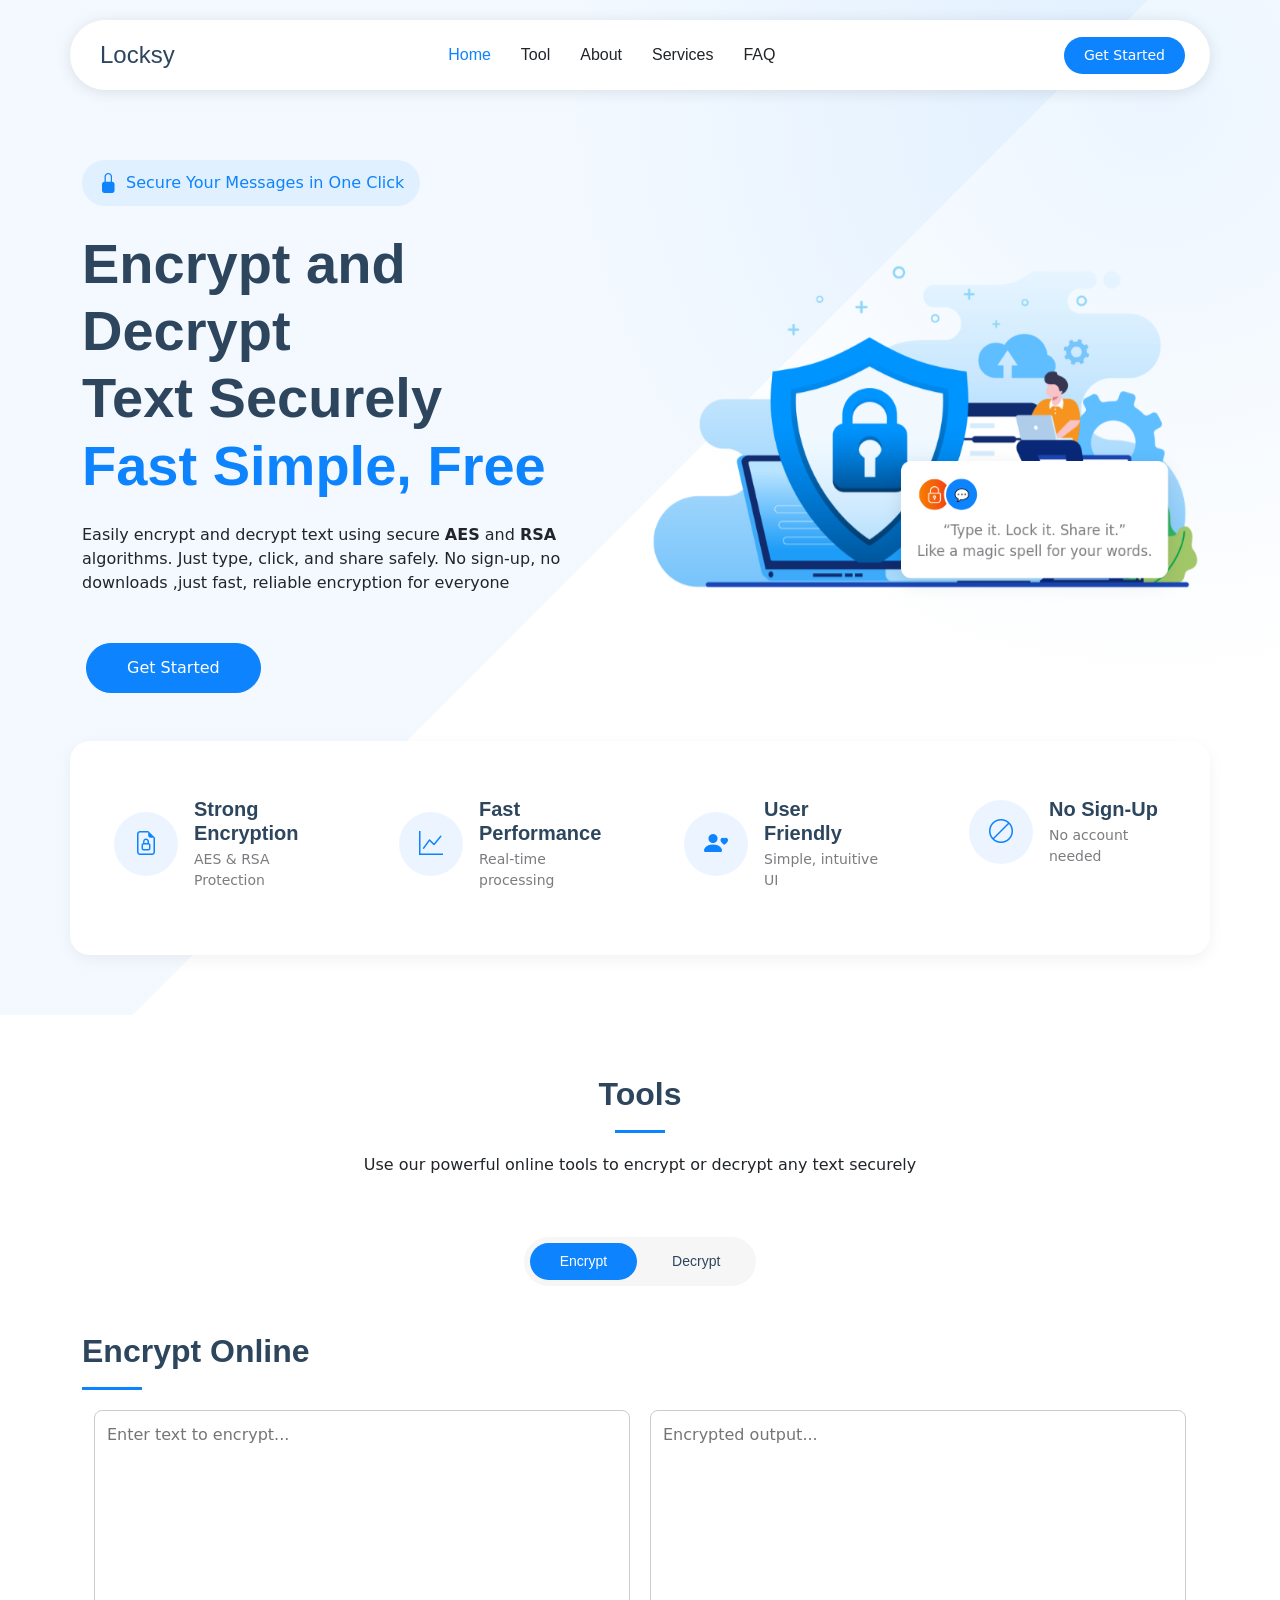
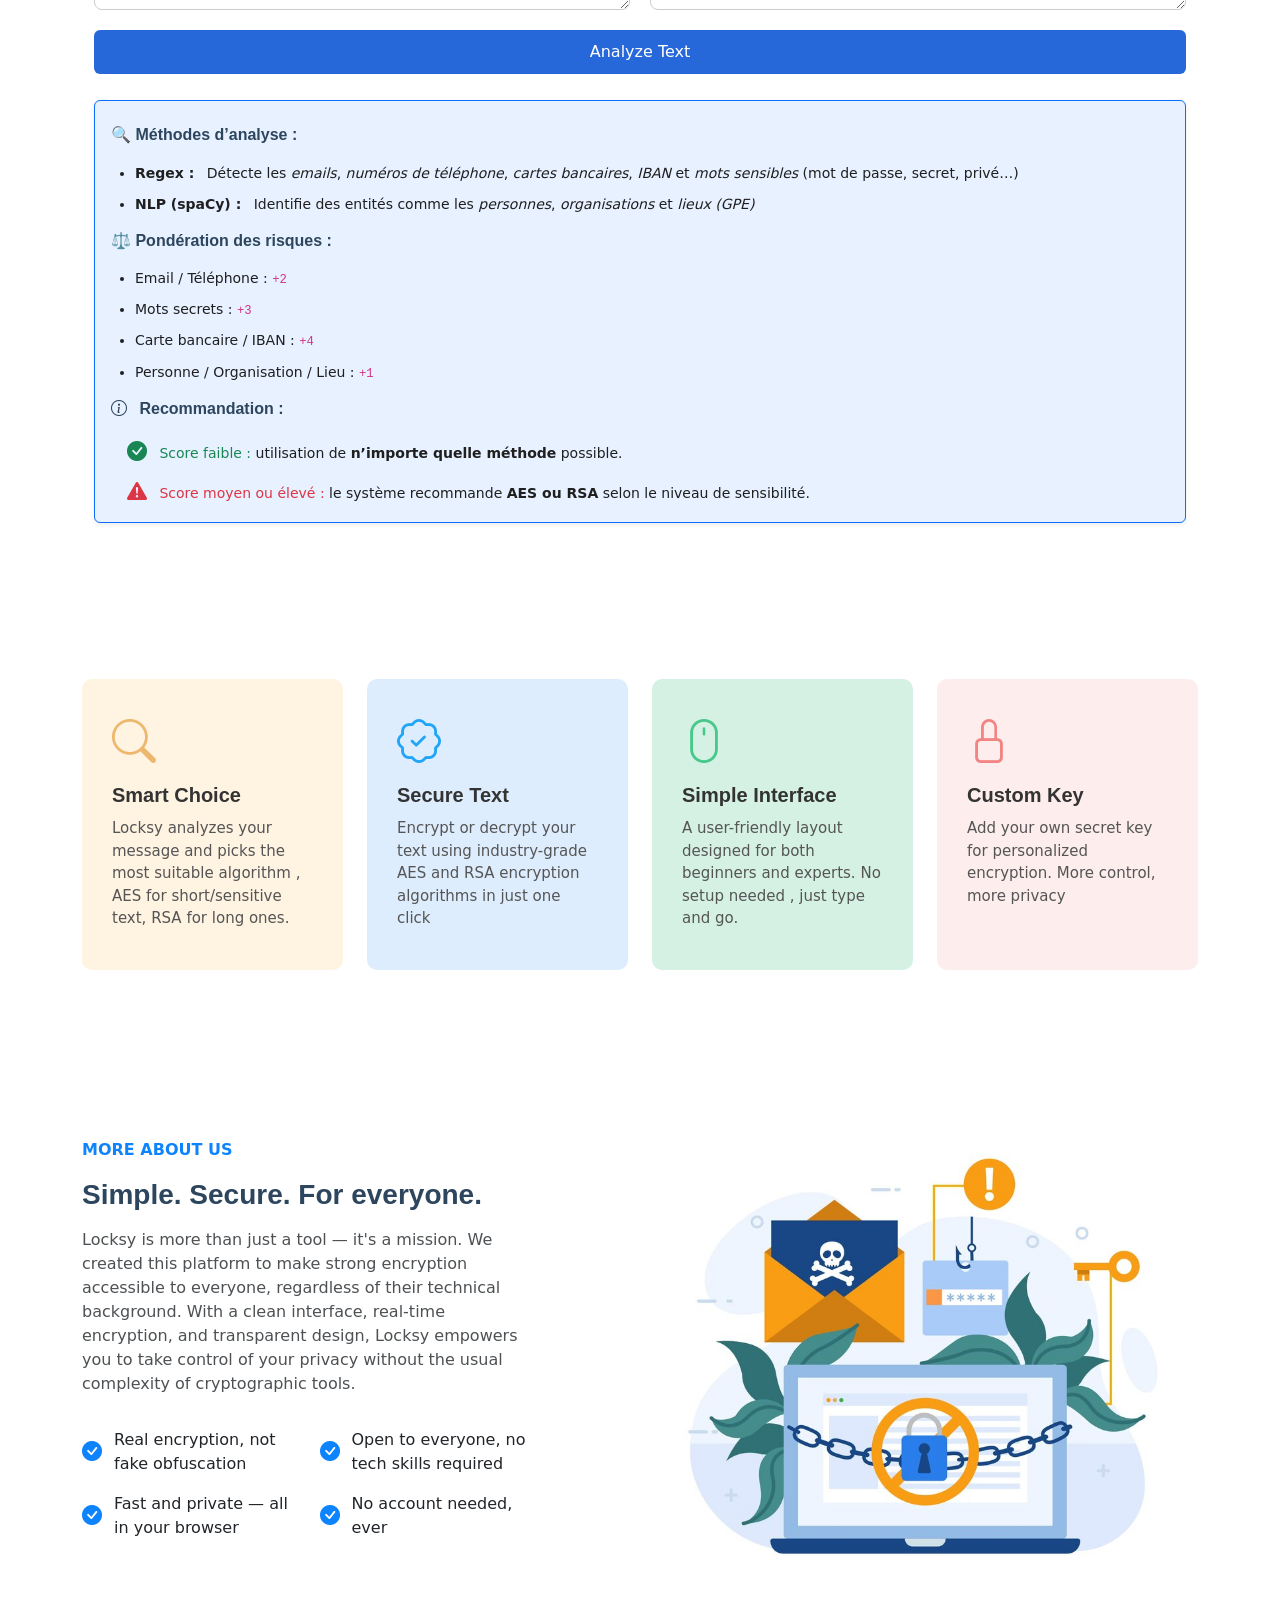
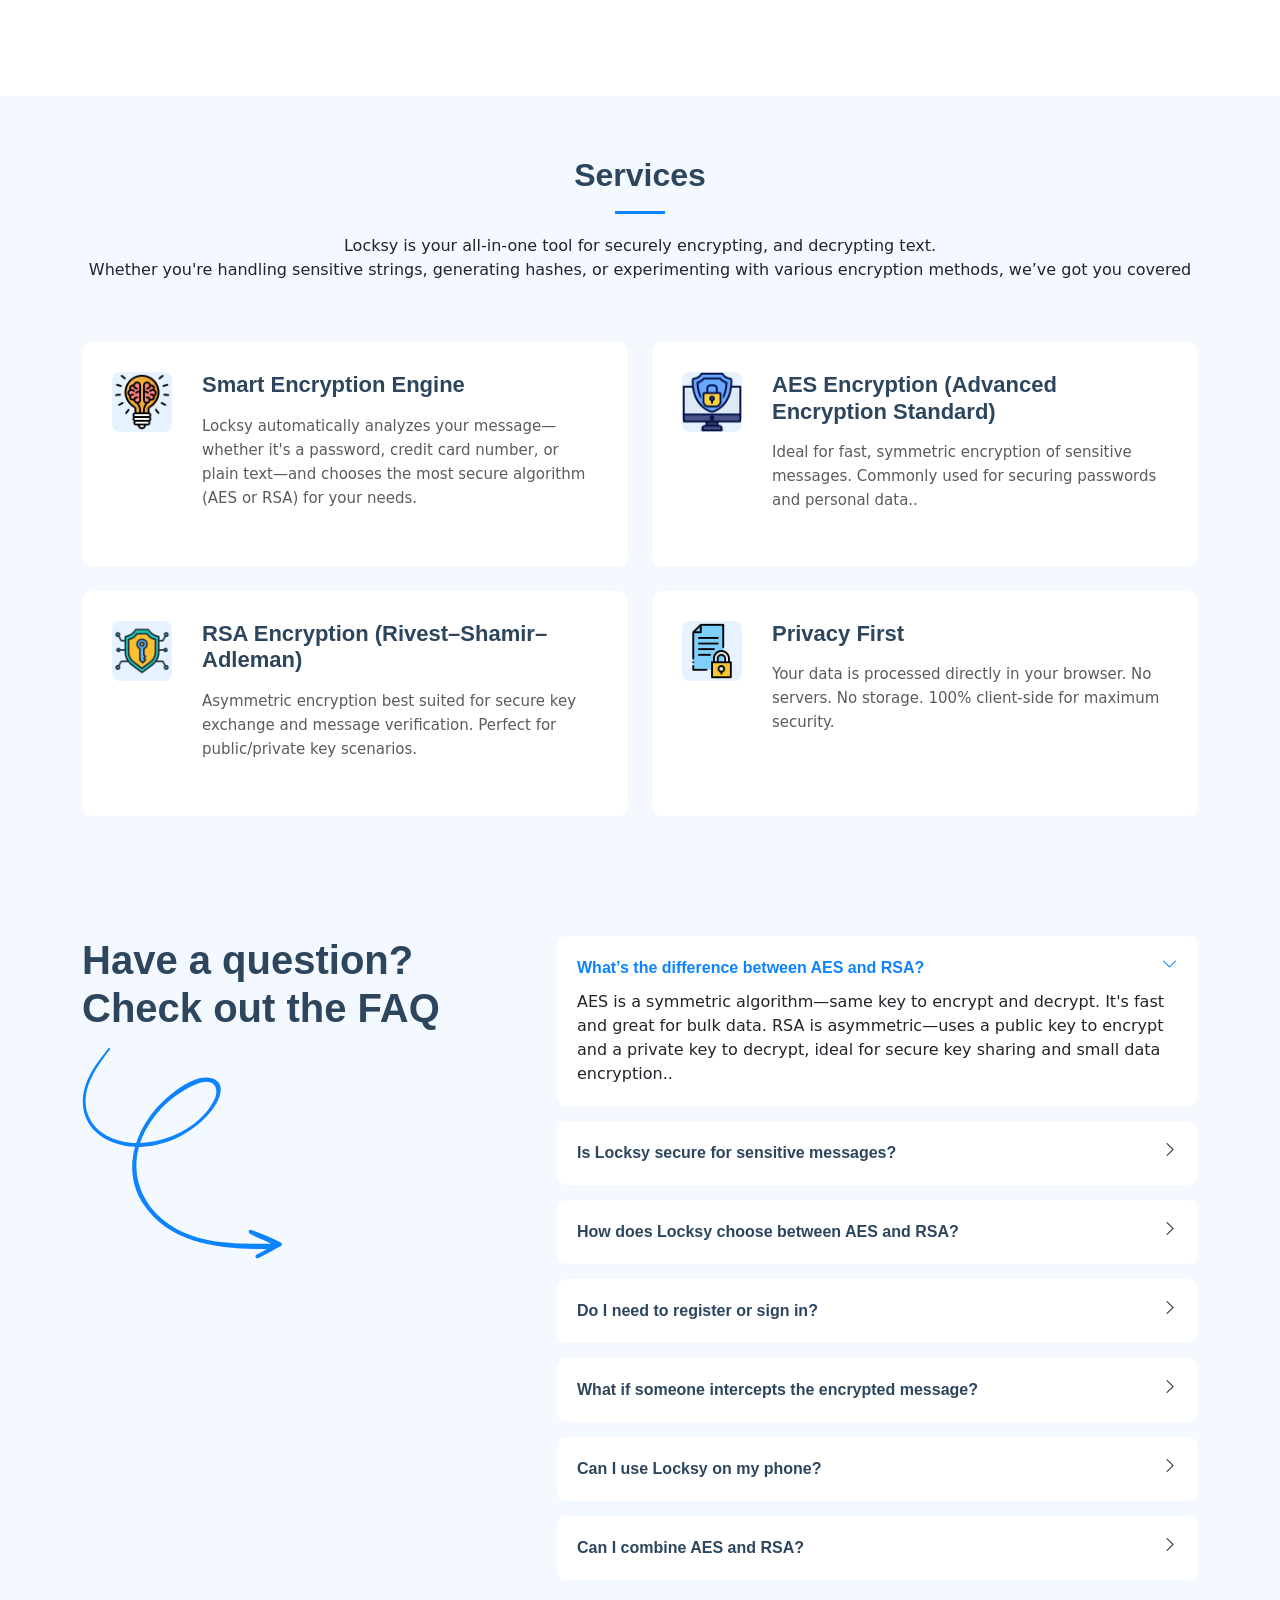
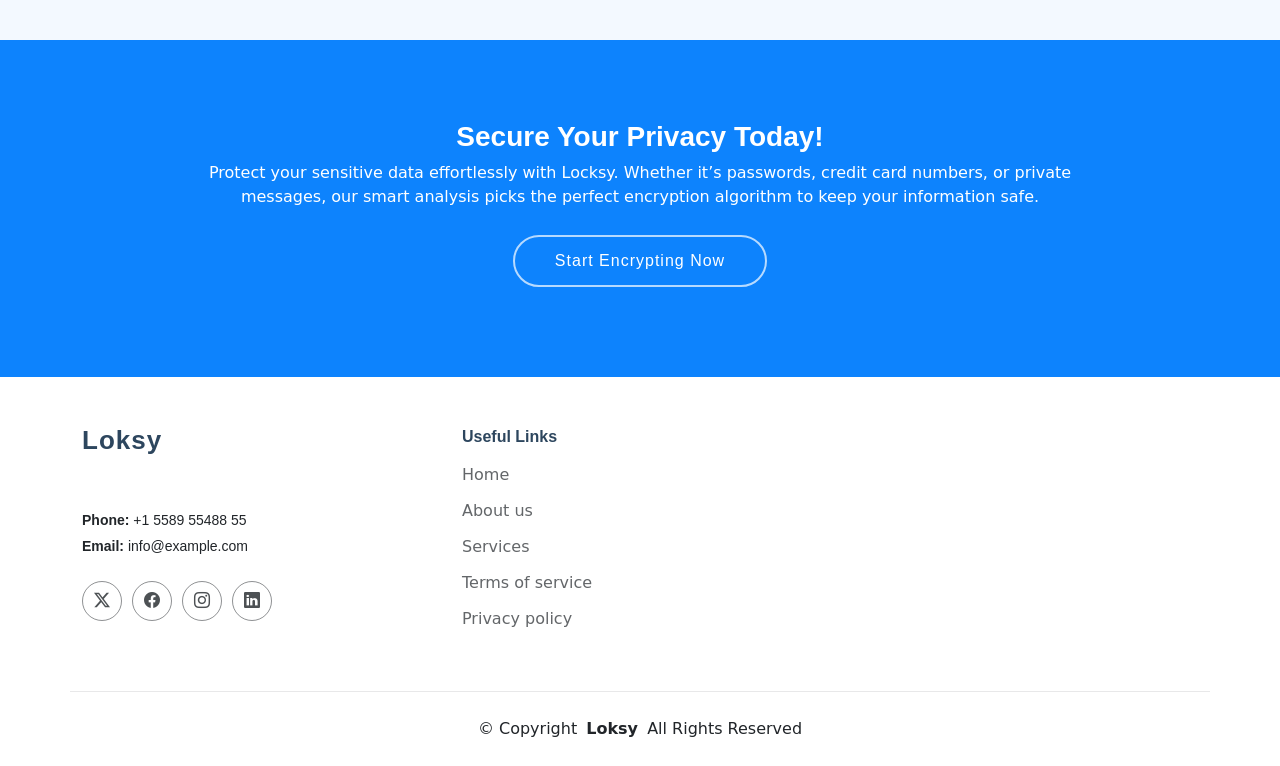
==== commit 7f4d2258: "Your commit message" ====
--- a/index.html
+++ b/index.html
@@ -208,10 +208,62 @@
 
           <div class="analyze-section">
             <button onclick="analyzeText('encrypt')">Analyze Text</button>
+     <!-- Message explicatif -->
+<!-- HTML -->
+<div id="analysisInfo" class="alert alert-blue mt-3 shadow-sm rounded small">
+
+  <!-- Méthodes utilisées -->
+  <div class="mt-2">
+    <h6 class="fw-semibold">🔍 Méthodes d’analyse :</h6>
+    <ul style="list-style-type: disc; padding-left: 1.5rem;">
+      <li>
+        <strong>Regex :</strong> <span style="margin-left: 0.5rem;">
+          Détecte les <em>emails</em>, <em>numéros de téléphone</em>, 
+          <em>cartes bancaires</em>, <em>IBAN</em> et <em>mots sensibles</em> 
+          (mot de passe, secret, privé…)
+        </span>
+      </li>
+      <li>
+        <strong>NLP (spaCy) :</strong> <span style="margin-left: 0.5rem;">
+          Identifie des entités comme les <em>personnes</em>, 
+          <em>organisations</em> et <em>lieux (GPE)</em>
+        </span>
+      </li>
+    </ul>
+  </div>
+
+  <!-- Pondération des risques -->
+  <div class="mt-2">
+    <h6 class="fw-semibold">⚖️ Pondération des risques :</h6>
+    <ul style="list-style-type: disc; padding-left: 1.5rem;">
+      <li>Email / Téléphone : <code>+2</code></li>
+      <li>Mots secrets : <code>+3</code></li>
+      <li>Carte bancaire / IBAN : <code>+4</code></li>
+      <li>Personne / Organisation / Lieu : <code>+1</code></li>
+    </ul>
+  </div>
+  <h6 class="fw-semibold mb-2">
+    <i class="bi bi-info-circle me-2"></i> Recommandation :
+  </h6>
+  <ul class="mb-0" style="margin-left: 1rem;">
+    <li>
+      <i class="bi bi-check-circle-fill text-success me-1"></i>
+      <span class="text-success">Score faible :</span> utilisation de 
+      <strong>n’importe quelle méthode</strong> possible.
+    </li>
+    <li>
+      <i class="bi bi-exclamation-triangle-fill text-danger me-1"></i>
+      <span class="text-danger">Score moyen ou élevé :</span> le système recommande 
+      <strong>AES ou RSA</strong> selon le niveau de sensibilité.
+    </li>
+  </ul>
+</div>
+
+
           </div>
 
           <div id="encryptionDetails" class="mt-4 d-none">
-            <div id="analysisResult" class="mb-3">
+            <div id="analysisResult"  class="alert alert-success shadow rounded p-3 d-flex flex-column gap-2">
               <p><strong>Sensitivity Score :</strong> <span id="scoreValue"></span></p>
               <p><strong>Recommended Method :</strong> <span id="methodValue"></span></p>
             </div>
@@ -220,7 +272,7 @@
             <div class="custom-key-section mb-3">
               <label class="checkbox-label">
                 <input type="checkbox" id="encryptUseCustomKey" onchange="toggleKeyInput('encrypt')" />
-                Encrypt with a custom secret key
+               <b>Encrypt with a custom secret key</b> 
               </label>
               <input type="text" id="encryptSecretKey" placeholder="Enter secret key" disabled />
             </div>
@@ -228,13 +280,13 @@
             <!-- Zone chiffrement RSA -->
             <div id="rsaEncryptionOptions" class="mt-3 d-none">
               <button id="generateRsaKeysBtn" type="button" class="btn btn-secondary">Generate RSA Keys</button>
-              <pre id="rsaPublicKeyDisplay" class="rsa-public-key-box">RSA public key will appear here...</pre>
+              <pre id="rsaPublicKeyDisplay" class="rsa-public-key-box mt-3" >RSA public key will appear here...</pre>
             </div>
 
             <div class="algorithm-select mb-3">
-              <label for="encryptAlgorithm">Choose encryption algorithm :</label>
+              <label for="encryptAlgorithm"><b>Choose encryption algorithm :</b></label>
               <select id="encryptAlgorithm">
-                <option value="auto">Auto-detect (recommended)</option>
+               
                 <option value="AES">AES</option>
                 <option value="RSA">RSA</option>
               </select>
@@ -267,7 +319,7 @@
           </div>
           
           <div class="algorithm-select mb-3 mt-3">
-            <label for="decryptAlgorithm">Choose decryption algorithm:</label>
+            <label for="decryptAlgorithm"><b>Choose decryption algorithm:</b></label>
             <select id="decryptAlgorithm">
               <option value="AES">AES</option>
               <option value="RSA">RSA</option>
@@ -276,8 +328,8 @@
 
           <div class="custom-key-section mb-3">
   <label class="checkbox-label">
-    <input type="checkbox" id="decryptUseCustomKey" onchange="toggleKeyInput('decrypt')" />
-    Decrypt with a custom secret key
+    <input type="checkbox" id="decryptUseCustomKey" onchange="toggleKeyInput('decrypt')" /><b>Decrypt with a custom secret key</b>
+    
   </label>
   <div id="decryptKeyContainer">
     <input type="text" id="decryptSecretKey" placeholder="Enter secret key" disabled />
--- a/assets/css/main.css
+++ b/assets/css/main.css
@@ -5,28 +5,66 @@
   --heading-font: "Nunito",  sans-serif;
   --nav-font: "Inter",  sans-serif;
 }
-
-/* Global Colors - The following color variables are used throughout the website. Updating them here will change the color scheme of the entire website */
+.alert-success {
+  background-color: #d1e7dd;
+  border: 1px solid #badbcc;
+  color: #0f5132;
+}
+.alert-danger {
+  background-color: #f8d7da; /* rouge clair */
+  border: 1px solid #f5c2c7;
+  color: #842029;
+}
+
+/* CSS (mettre après bootstrap.css) */
+.alert-blue {
+  background-color: #e7f1ff !important; /* Bleu clair */
+  color: #1f1f20 !important;            /* Texte bleu */
+  border: 1px solid #0d6efd !important;
+}
+
+
+.textarea-container {
+  position: relative;
+}
+
+.copy-icon {
+  position: absolute;
+  top: 8px;
+  right: 8px;
+  font-size: 1rem;
+  cursor: pointer;
+  color: #0d6efd; /* bleu */
+  transition: color 0.2s;
+}
+
+.copy-icon:hover {
+  color: #0b5ed7;
+}
+
+@keyframes fadeIn {
+  from { opacity: 0; transform: translateY(-10px); }
+  to   { opacity: 1; transform: translateY(0); }
+}
+
 :root { 
-  --background-color: #ffffff; /* Background color for the entire website, including individual sections */
-  --default-color: #212529; /* Default color used for the majority of the text content across the entire website */
-  --heading-color: #2d465e; /* Color for headings, subheadings and title throughout the website */
-  --accent-color: #0d83fd; /* Accent color that represents your brand on the website. It's used for buttons, links, and other elements that need to stand out */
-  --surface-color: #ffffff; /* The surface color is used as a background of boxed elements within sections, such as cards, icon boxes, or other elements that require a visual separation from the global background. */
-  --contrast-color: #ffffff; /* Contrast color for text, ensuring readability against backgrounds of accent, heading, or default colors. */
-}
-
-/* Nav Menu Colors - The following color variables are used specifically for the navigation menu. They are separate from the global colors to allow for more customization options */
+  --background-color: #ffffff; 
+  --default-color: #212529;  
+  --heading-color: #2d465e; 
+  --accent-color: #0d83fd; 
+  --surface-color: #ffffff; 
+  --contrast-color: #ffffff; }
+
+
 :root {
-  --nav-color: #212529;  /* The default color of the main navmenu links */
-  --nav-hover-color: #0d83fd; /* Applied to main navmenu links when they are hovered over or active */
-  --nav-mobile-background-color: #ffffff; /* Used as the background color for mobile navigation menu */
-  --nav-dropdown-background-color: #ffffff; /* Used as the background color for dropdown items that appear when hovering over primary navigation items */
-  --nav-dropdown-color: #212529; /* Used for navigation links of the dropdown items in the navigation menu. */
-  --nav-dropdown-hover-color: #0d83fd; /* Similar to --nav-hover-color, this color is applied to dropdown navigation links when they are hovered over. */
-}
-
-/* Color Presets - These classes override global colors when applied to any section or element, providing reuse of the sam color scheme. */
+  --nav-color: #212529; 
+  --nav-hover-color: #0d83fd; 
+  --nav-mobile-background-color: #ffffff; 
+  --nav-dropdown-background-color: #ffffff;
+  --nav-dropdown-color: #212529; 
+  --nav-dropdown-hover-color: #0d83fd; 
+}
+
 
 .light-background {
   --background-color: #f3f9ff;
@@ -305,6 +343,18 @@
     white-space: nowrap;
     transition: 0.3s;
   }
+/* Forcer le style personnalisé pour alert-info */
+
+
+
+
+}
+
+
+
+ 
+ 
+
 
   .navmenu a i,
   .navmenu a:focus i {
@@ -677,6 +727,8 @@
   color: var(--accent-color);
 }
 
+
+
 @media (max-width: 992px) {
   .hero .hero-content {
     text-align: center;
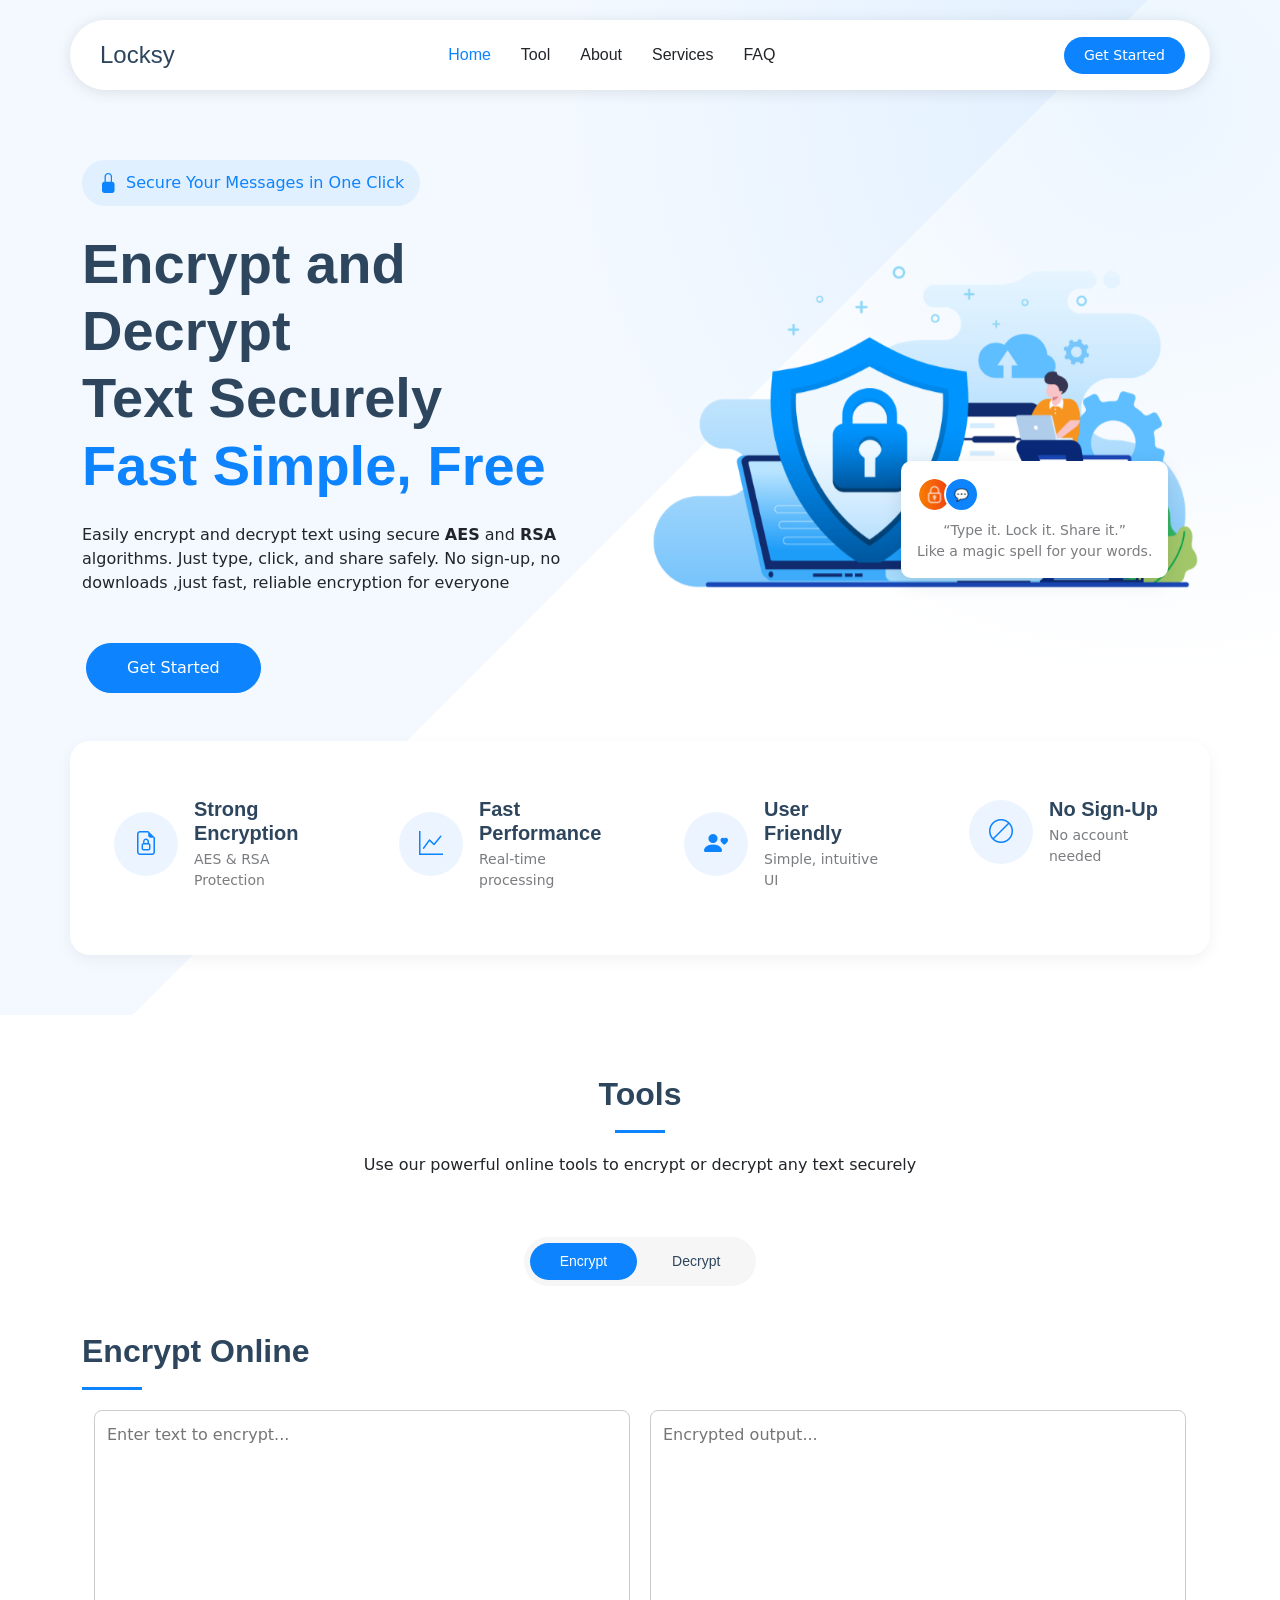
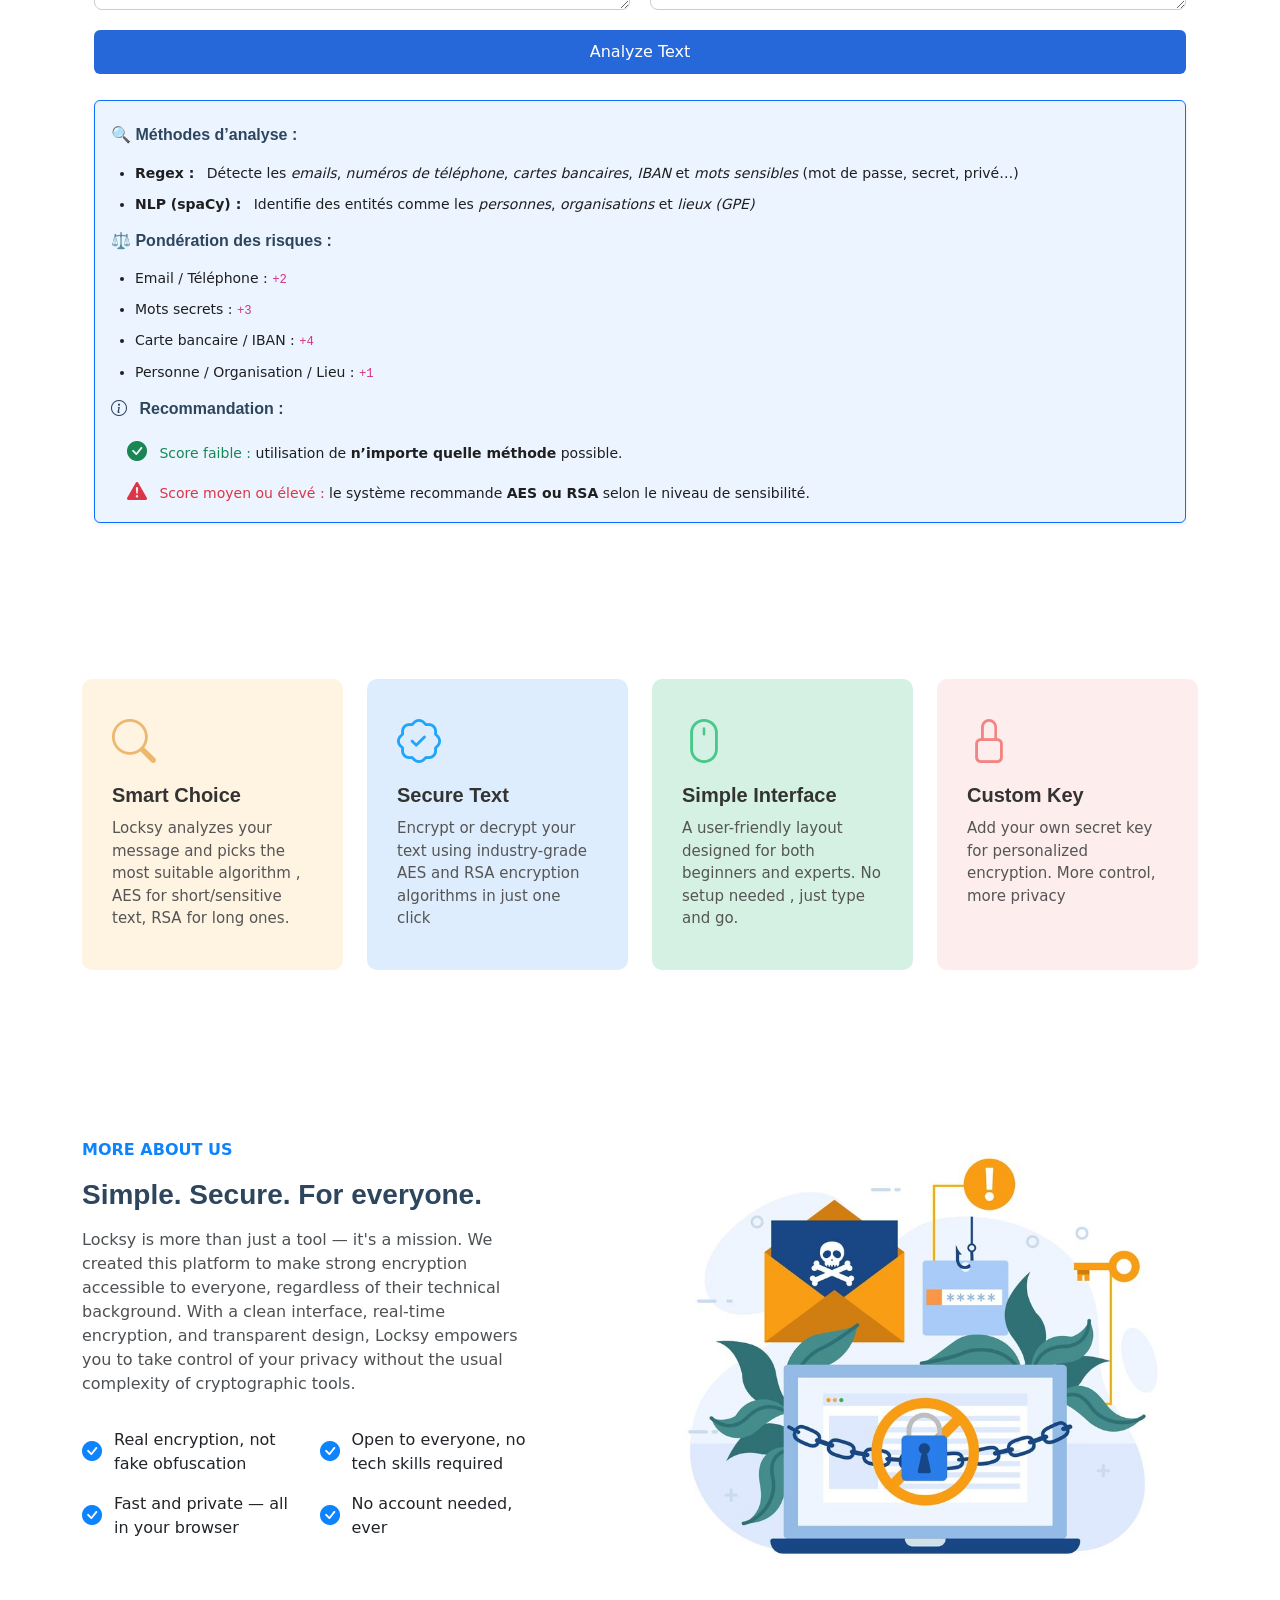
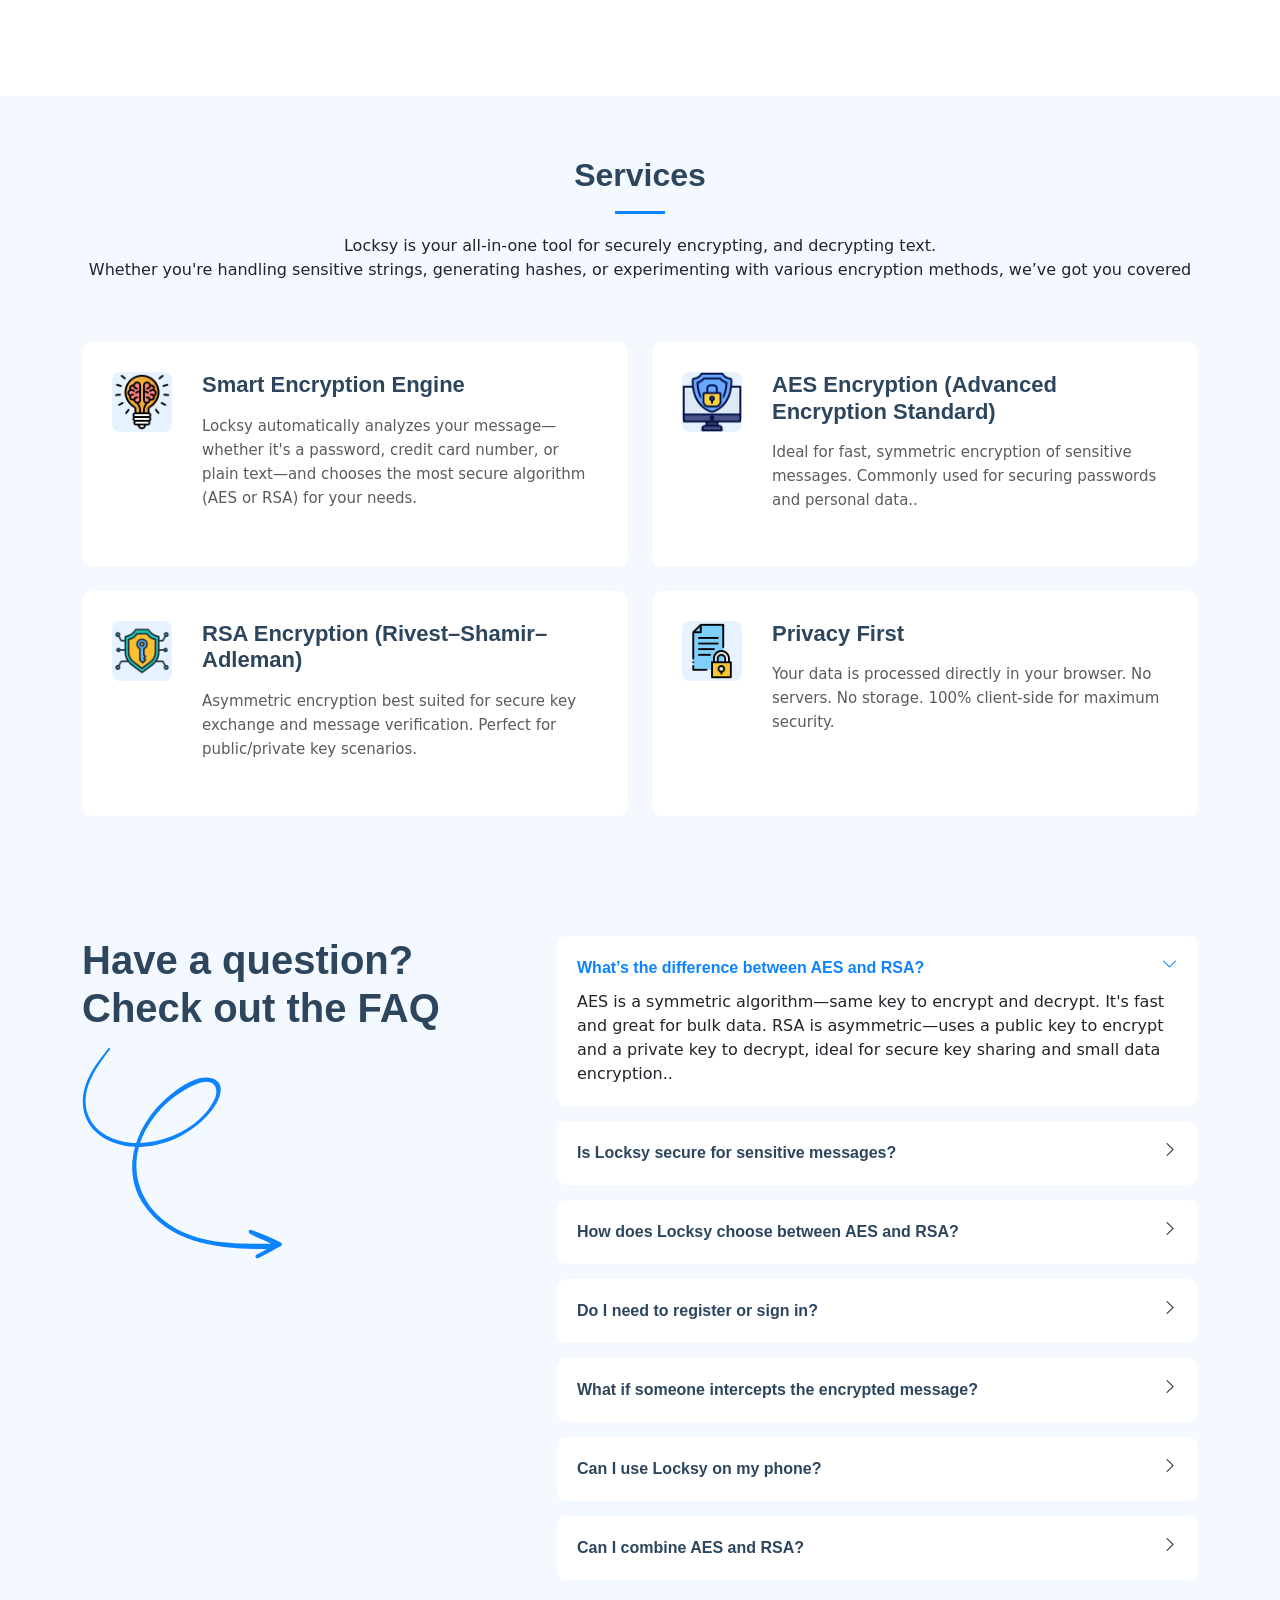
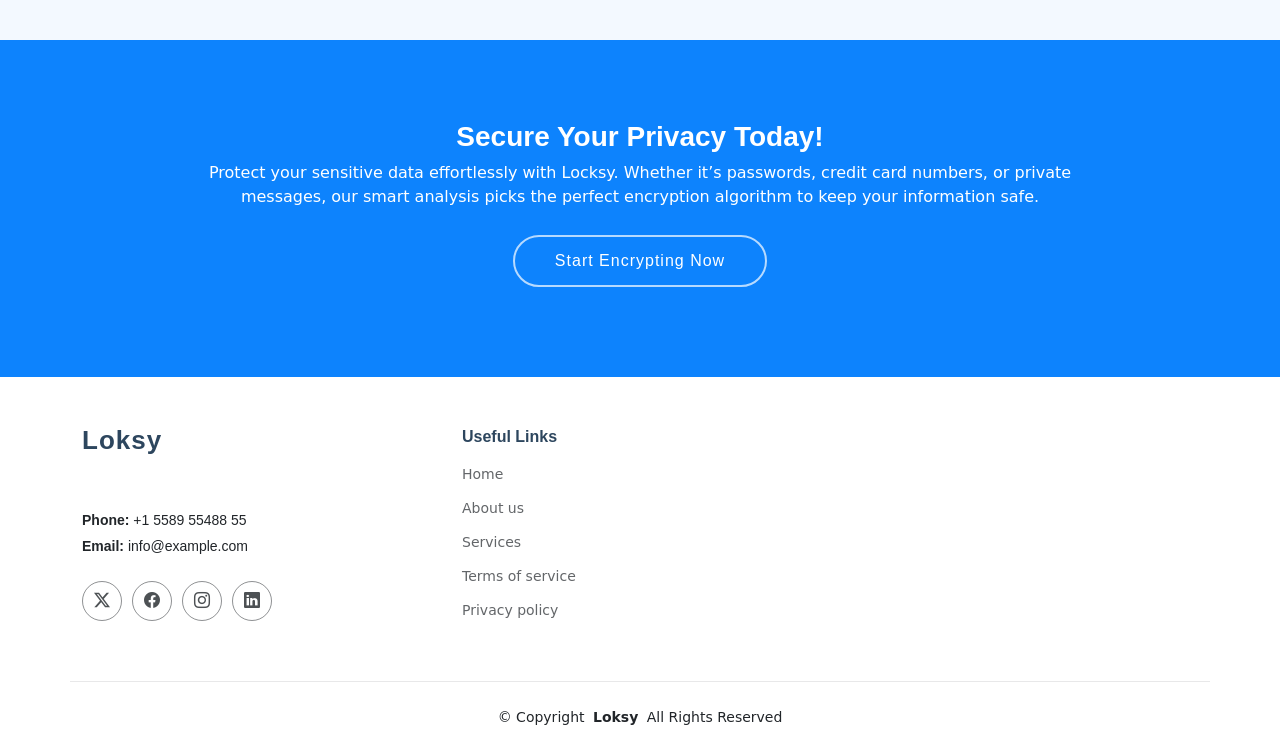
==== commit 24376a57: "new changes" ====
--- a/index.html
+++ b/index.html
@@ -286,7 +286,7 @@
             <div class="algorithm-select mb-3">
               <label for="encryptAlgorithm"><b>Choose encryption algorithm :</b></label>
               <select id="encryptAlgorithm">
-               
+                 <option value="auto">Auto-detect (recommended)</option>
                 <option value="AES">AES</option>
                 <option value="RSA">RSA</option>
               </select>
--- a/assets/css/main.css
+++ b/assets/css/main.css
@@ -18,7 +18,7 @@
 
 /* CSS (mettre après bootstrap.css) */
 .alert-blue {
-  background-color: #e7f1ff !important; /* Bleu clair */
+  background-color: #ecf4ff !important; /* Bleu clair */
   color: #1f1f20 !important;            /* Texte bleu */
   border: 1px solid #0d6efd !important;
 }
@@ -436,7 +436,7 @@
   .mobile-nav-active .navmenu>ul {
     display: block;
   }
-}
+
 
 /*--------------------------------------------------------------
 # Global Footer
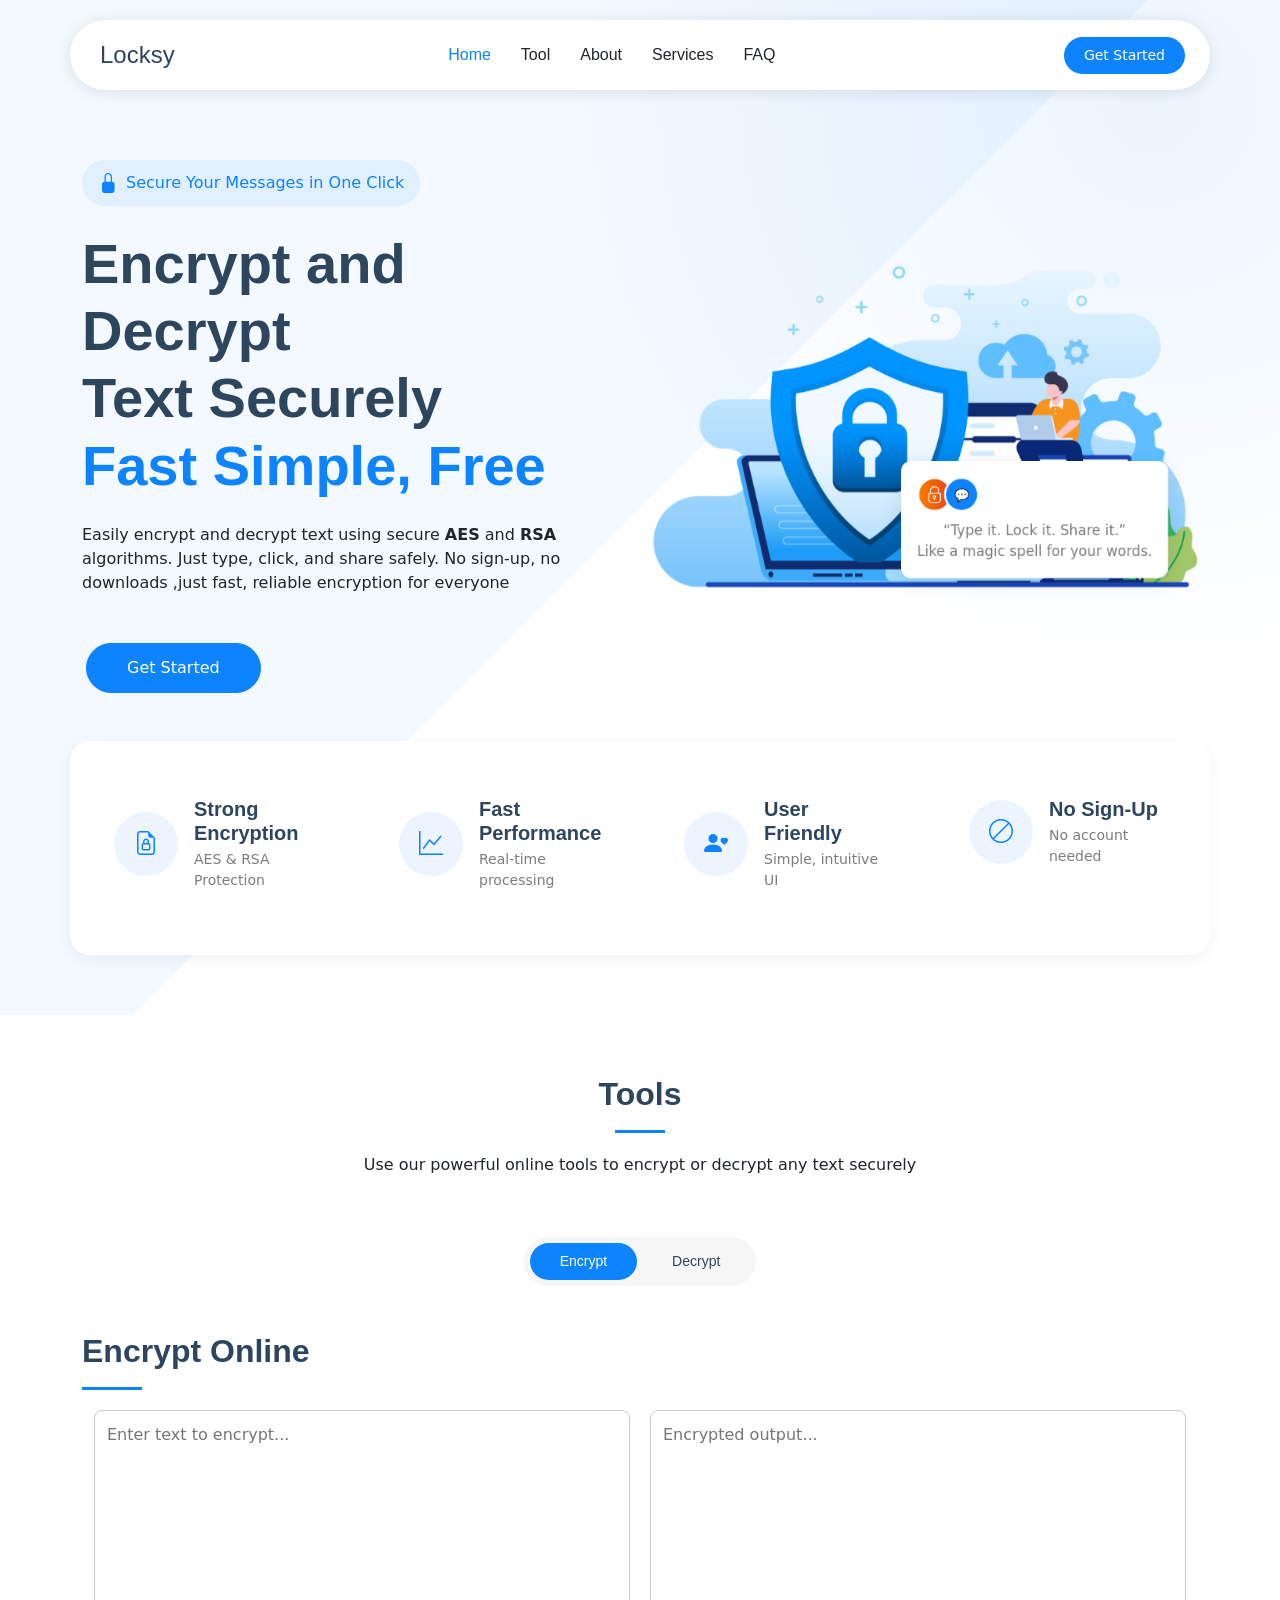
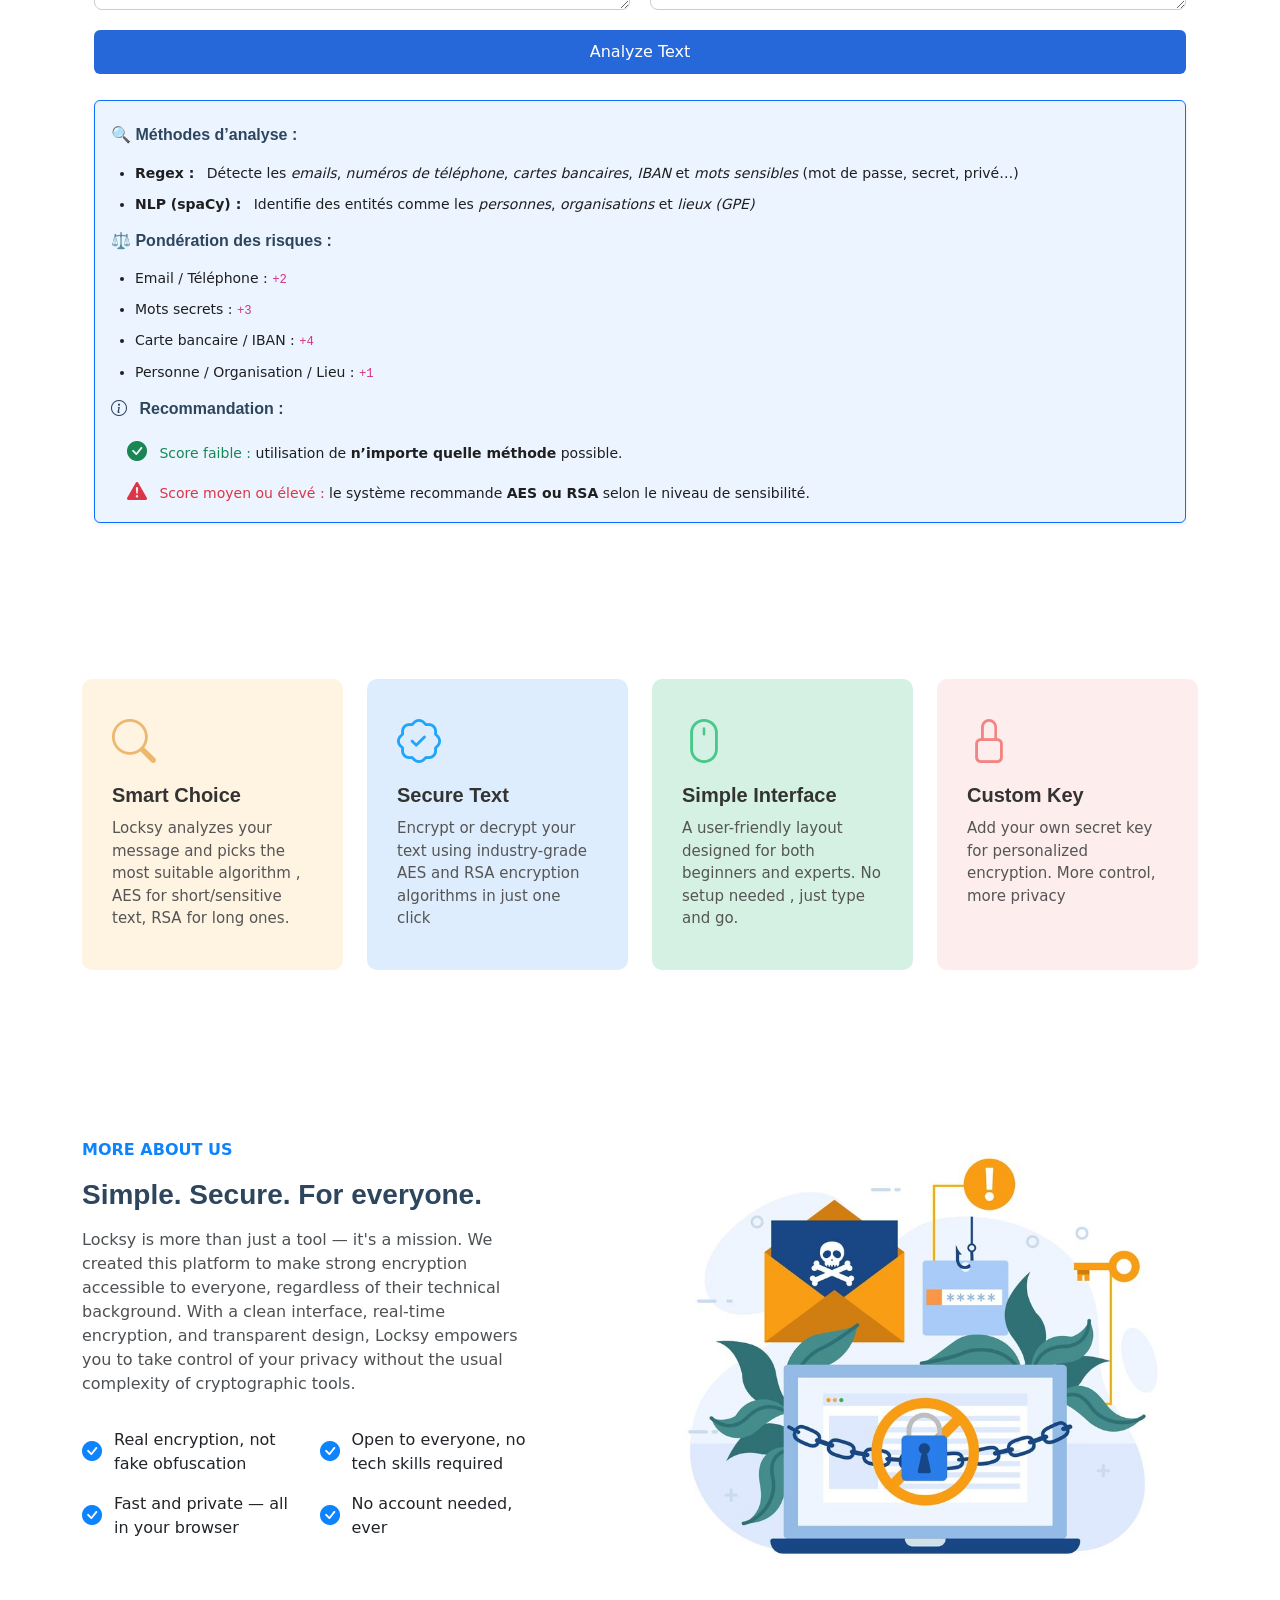
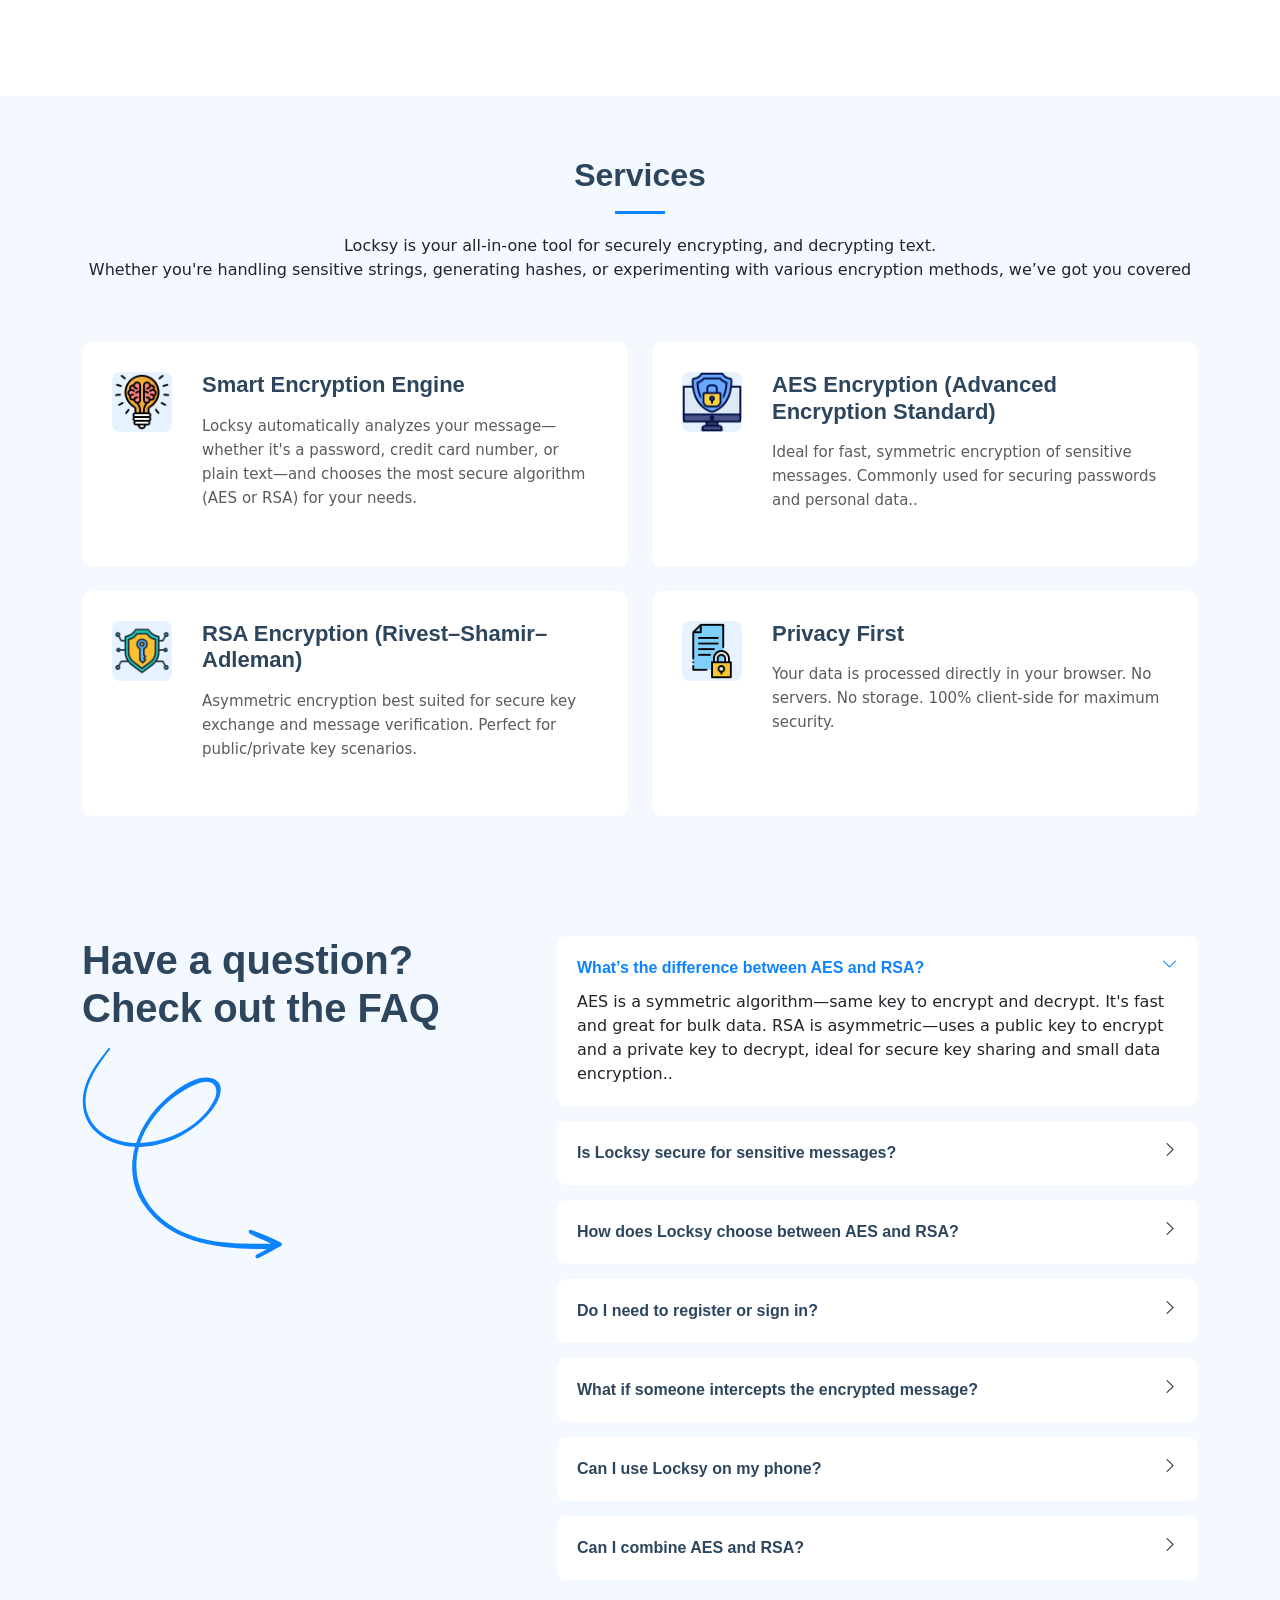
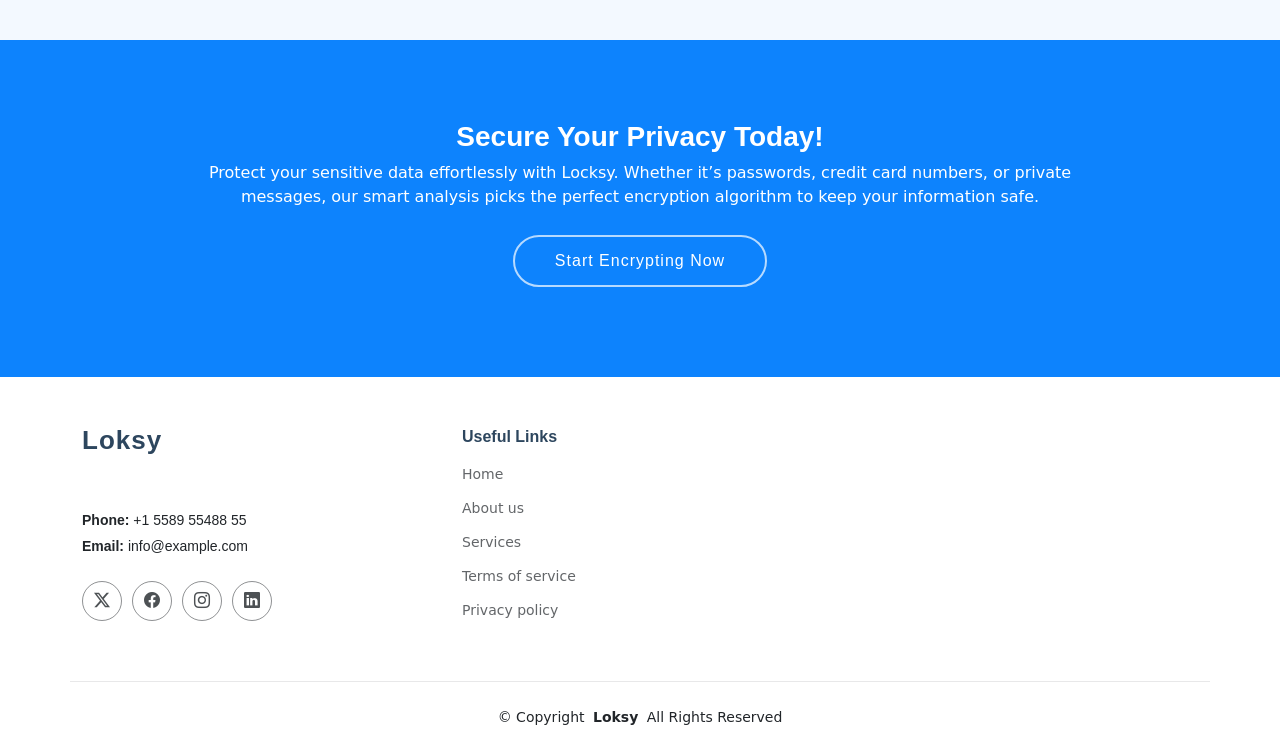
==== commit 5ecc4d3b: "key generated automaticaly functionnality added" ====
--- a/index.html
+++ b/index.html
@@ -300,11 +300,6 @@
   </div>
 </div>
 
-
-
-
-
-
 <!-- DECRYPTION -->
 <div class="tab-pane fade" id="features-tab-2">
   <div class="decryption-section">
@@ -897,6 +892,16 @@
 
   <!-- Main JS File -->
   <script src="assets/js/main.js"></script>
+  <!-- Toast AES Key -->
+<div id="toastAesKey" 
+     class="toast align-items-center text-bg-dark border-0 position-fixed bottom-0 end-0 m-3" 
+     role="alert" aria-live="assertive" aria-atomic="true">
+  <div class="d-flex">
+    <div class="toast-body" id="toastAesKeyBody"></div>
+    <button type="button" class="btn-close btn-close-white me-2 m-auto" data-bs-dismiss="toast"></button>
+  </div>
+</div>
+
 </body>
 
 </html>
